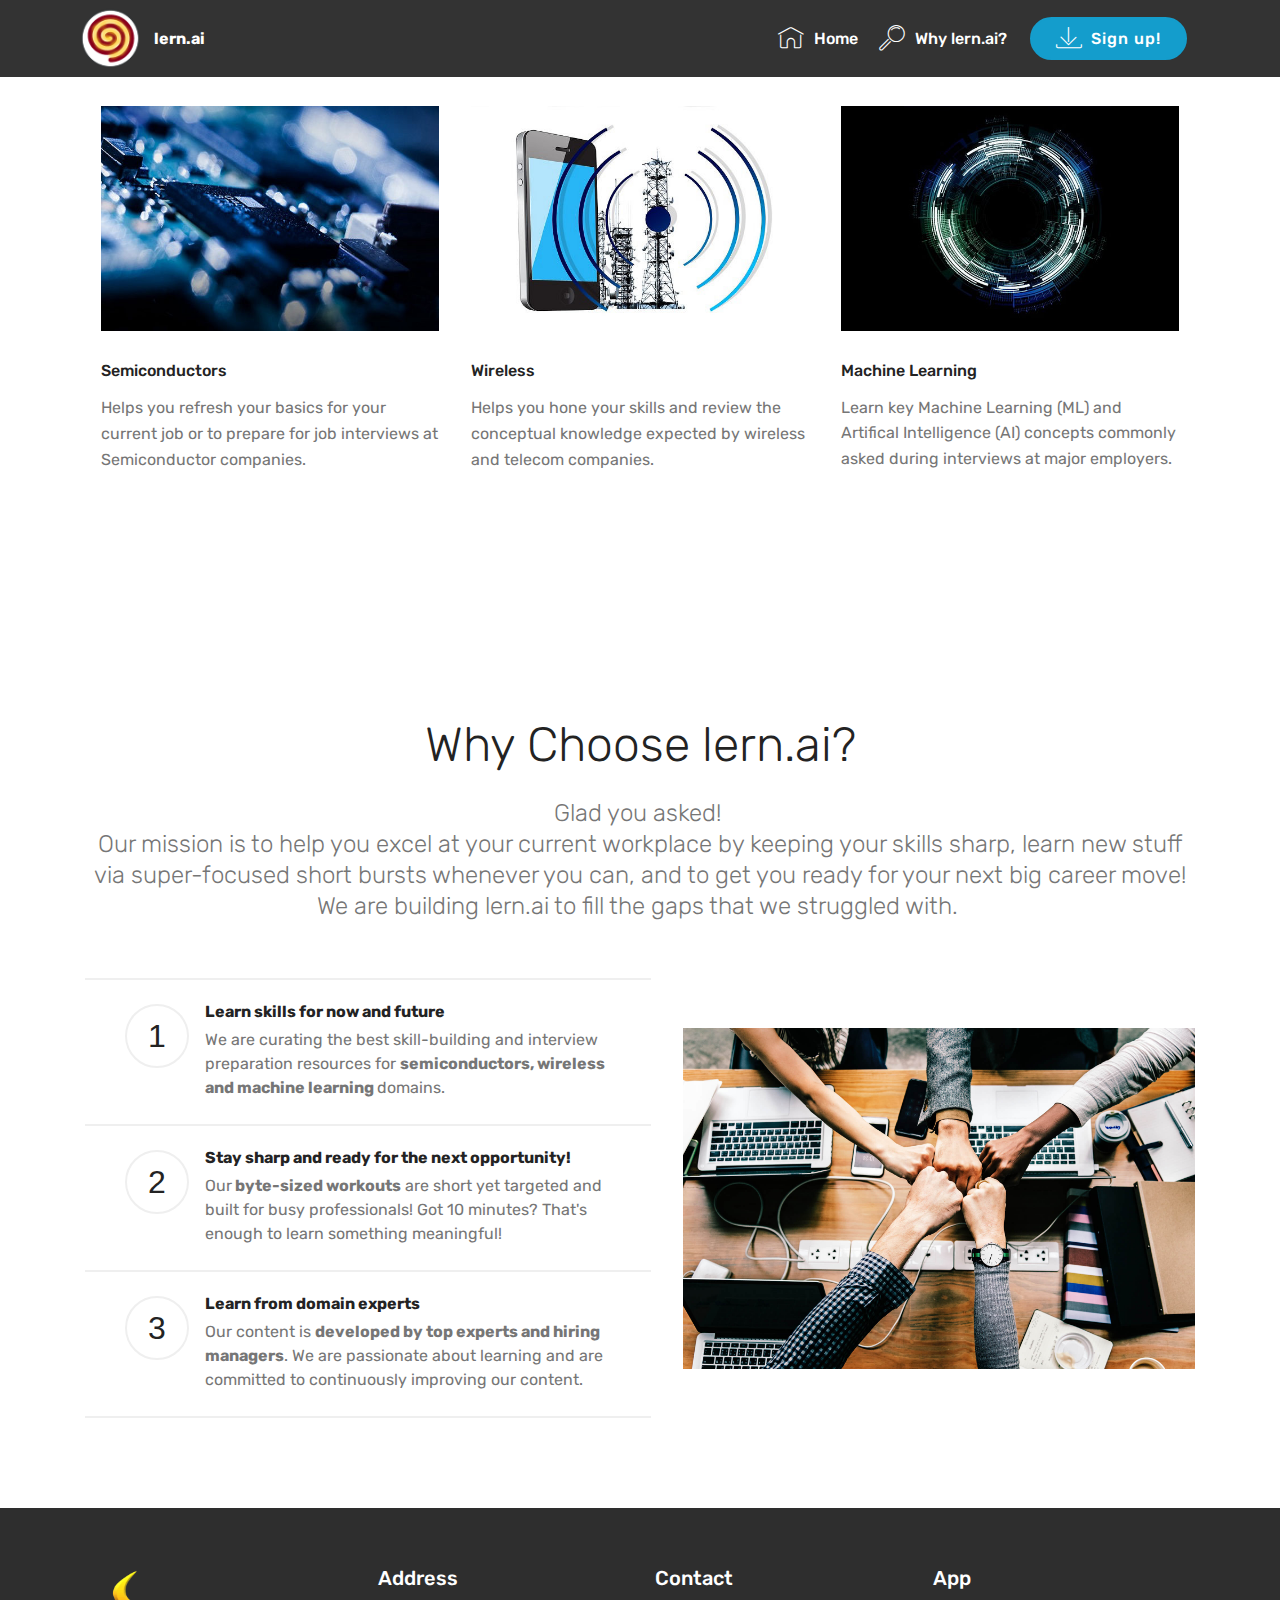
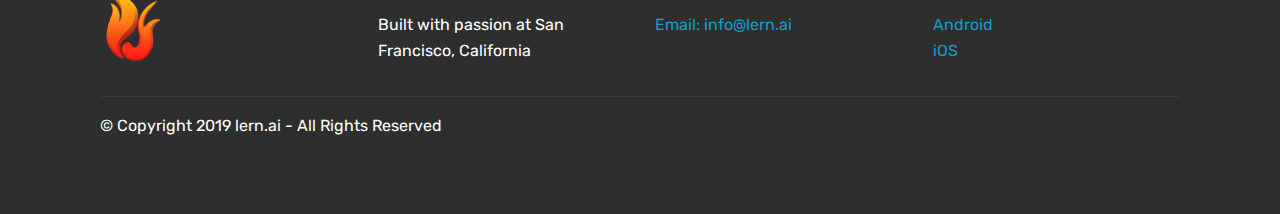
==== about.html @ 5c2ab688 "create github pages" ====
<!DOCTYPE html>
<html  >
<head>
  <!-- Site made with Mobirise Website Builder v4.10.8, https://mobirise.com -->
  <meta charset="UTF-8">
  <meta http-equiv="X-UA-Compatible" content="IE=edge">
  <meta name="generator" content="Mobirise v4.10.8, mobirise.com">
  <meta name="viewport" content="width=device-width, initial-scale=1, minimum-scale=1">
  <link rel="shortcut icon" href="assets/images/lern.ai.2-66x66.png" type="image/x-icon">
  <meta name="description" content="Learn more about lern.ai's mission">
  
  <title>About lern.ai</title>
  <link rel="stylesheet" href="assets/web/assets/mobirise-icons/mobirise-icons.css">
  <link rel="stylesheet" href="assets/tether/tether.min.css">
  <link rel="stylesheet" href="assets/bootstrap/css/bootstrap.min.css">
  <link rel="stylesheet" href="assets/bootstrap/css/bootstrap-grid.min.css">
  <link rel="stylesheet" href="assets/bootstrap/css/bootstrap-reboot.min.css">
  <link rel="stylesheet" href="assets/socicon/css/styles.css">
  <link rel="stylesheet" href="assets/dropdown/css/style.css">
  <link rel="stylesheet" href="assets/theme/css/style.css">
  <link rel="stylesheet" href="assets/mobirise/css/mbr-additional.css" type="text/css">
  
  
  
</head>
<body>
  <section class="menu cid-rBDoMbVs3Y" once="menu" id="menu1-a">

    

    <nav class="navbar navbar-expand beta-menu navbar-dropdown align-items-center navbar-fixed-top navbar-toggleable-sm">
        <button class="navbar-toggler navbar-toggler-right" type="button" data-toggle="collapse" data-target="#navbarSupportedContent" aria-controls="navbarSupportedContent" aria-expanded="false" aria-label="Toggle navigation">
            <div class="hamburger">
                <span></span>
                <span></span>
                <span></span>
                <span></span>
            </div>
        </button>
        <div class="menu-logo">
            <div class="navbar-brand">
                <span class="navbar-logo">
                    <a href="index.html">
                         <img src="assets/images/lern.ai.2-66x66.png" alt="lern.ai" title="lern.ai" style="height: 3.8rem;">
                    </a>
                </span>
                <span class="navbar-caption-wrap"><a class="navbar-caption text-white display-4" href="index.html">lern.ai</a></span>
            </div>
        </div>
        <div class="collapse navbar-collapse" id="navbarSupportedContent">
            <ul class="navbar-nav nav-dropdown" data-app-modern-menu="true"><li class="nav-item">
                    <a class="nav-link link text-white display-4" href="index.html">
                        <span class="mbri-home mbr-iconfont mbr-iconfont-btn"></span>Home</a>
                </li>
                <li class="nav-item">
                    <a class="nav-link link text-white display-4" href="about.html#features2-j">
                        <span class="mbri-search mbr-iconfont mbr-iconfont-btn"></span>
                        Why lern.ai?</a>
                </li></ul>
            <div class="navbar-buttons mbr-section-btn"><a class="btn btn-sm btn-primary display-4" href="signup.html#form1-k">
                    <span class="mbri-save mbr-iconfont mbr-iconfont-btn "></span>Sign up!
                </a></div>
        </div>
    </nav>
</section>

<section class="engine"><a href="https://mobirise.info/y">html website templates</a></section><section class="features2 cid-rBP2uDcDxu" id="features2-j">

    

    
    
    <div class="container">
        <div class="media-container-row">
            <div class="card p-3 col-12 col-md-6 col-lg-4">
                <div class="card-wrapper">
                    <div class="card-img">
                        <img src="assets/images/sc-600x400.jpg" alt="Mobirise" title="">
                    </div>
                    <div class="card-box">
                        <h4 class="card-title pb-3 mbr-fonts-style display-7">
                            Semiconductors</h4>
                        <p class="mbr-text mbr-fonts-style display-7">Helps you refresh your basics for your current job or to prepare for job interviews at Semiconductor companies.</p>
                    </div>
                </div>
            </div>

            <div class="card p-3 col-12 col-md-6 col-lg-4">
                <div class="card-wrapper">
                    <div class="card-img">
                        <img src="assets/images/wireless-600x400.jpg" alt="Mobirise" title="">
                    </div>
                    <div class="card-box ">
                        <h4 class="card-title pb-3 mbr-fonts-style display-7">
                            Wireless</h4>
                        <p class="mbr-text mbr-fonts-style display-7">Helps you hone your skills and review the conceptual knowledge expected by wireless and telecom companies.&nbsp;</p>
                    </div>
                </div>
            </div>

            <div class="card p-3 col-12 col-md-6 col-lg-4">
                <div class="card-wrapper">
                    <div class="card-img">
                        <img src="assets/images/ml-600x399.jpg" alt="Mobirise" title="">
                    </div>
                    <div class="card-box">
                        <h4 class="card-title pb-3 mbr-fonts-style display-7">
                            Machine Learning</h4>
                        <p class="mbr-text mbr-fonts-style display-7">Learn key Machine Learning (ML) and Artifical Intelligence (AI) concepts commonly asked during interviews at major employers.</p>
                    </div>
                </div>
            </div>

            
        </div>
    </div>
</section>

<section class="counters4 counters cid-rBDp4N9zYw" id="counters4-d">

    

    

    <div class="container pt-4 mt-2">
        <h2 class="mbr-section-title pb-3 align-center mbr-fonts-style display-2">Why Choose lern.ai?</h2>
        <h3 class="mbr-section-subtitle pb-5 align-center mbr-fonts-style display-5">Glad you asked!&nbsp;<br>Our mission is to help you excel at your current workplace by keeping your skills sharp, learn new stuff via super-focused short bursts whenever you can, and to get you ready for your next big career move! <br>We are building lern.ai to fill the gaps that we struggled with.&nbsp;</h3>
        <div class="media-container-row">
            <div class="media-block m-auto" style="width: 49%;">
                <div class="mbr-figure">
                    <img src="assets/images/background6.jpg">
                </div>
            </div>
            <div class="cards-block">
                <div class="cards-container">
                    <div class="card px-3 align-left col-12">
                        <div class="panel-item p-4 d-flex align-items-start">
                            <div class="card-img pr-3">
                                <h3 class="img-text d-flex align-items-center justify-content-center">
                                    1
                                </h3>
                            </div>
                            <div class="card-text">
                                <h4 class="mbr-content-title mbr-bold mbr-fonts-style display-7">Learn skills for now and future</h4>
                                <p class="mbr-content-text mbr-fonts-style display-7">
                                    We are curating the best skill-building and interview preparation resources for <strong>semiconductors, wireless and machine learning </strong>domains.</p>
                            </div>
                        </div>
                    </div>
                    <div class="card px-3 align-left col-12">
                        <div class="panel-item p-4 d-flex align-items-start">
                            <div class="card-img pr-3">
                                <h3 class="img-text d-flex align-items-center justify-content-center">
                                    2
                                </h3>
                            </div>
                            <div class="card-text">
                                <h4 class="mbr-content-title mbr-bold mbr-fonts-style display-7">Stay sharp and ready for the next opportunity!</h4>
                                <p class="mbr-content-text mbr-fonts-style display-7">
                                    Our<strong> byte-sized workouts</strong> are short yet targeted and built for busy professionals! Got 10 minutes? That's enough to learn something meaningful!</p>
                            </div>
                        </div>
                    </div>
                    <div class="card px-3 align-left col-12">
                        <div class="panel-item p-4 d-flex align-items-start">
                            <div class="card-img pr-3">
                                <h3 class="img-text d-flex align-items-center justify-content-center">
                                    3
                                </h3>
                            </div>
                            <div class="card-text">
                                <h4 class="mbr-content-title mbr-bold mbr-fonts-style display-7">Learn from domain experts</h4>
                                <p class="mbr-content-text mbr-fonts-style display-7">Our content is <strong>developed by top experts and hiring managers</strong>. We are passionate about learning and are committed to continuously improving our content.</p>
                            </div>
                        </div>
                    </div>
                    
                </div>
            </div>
        </div>
    </div>
</section>

<section class="cid-rCinG95fRu" id="footer1-n">

    

    

    <div class="container">
        <div class="media-container-row content text-white">
            <div class="col-12 col-md-3">
                <div class="media-wrap">
                    <a href="index.html">
                        <img src="assets/images/lern.ai-194x280.png" alt="lern.ai" title="lern.ai">
                    </a>
                </div>
            </div>
            <div class="col-12 col-md-3 mbr-fonts-style display-7">
                <h5 class="pb-3">
                    Address
                </h5>
                <p class="mbr-text">Built with passion at San Francisco, California</p>
            </div>
            <div class="col-12 col-md-3 mbr-fonts-style display-7">
                <h5 class="pb-3">
                    Contact</h5>
                <p class="mbr-text"><a href="mailto:info@lern.ai">
                    Email: info@lern.ai&nbsp;&nbsp;</a><br></p>
            </div>
            <div class="col-12 col-md-3 mbr-fonts-style display-7">
                <h5 class="pb-3">App</h5>
                <p class="mbr-text"><em><a href="signup.html#form1-k">Android&nbsp;</a><br><a href="signup.html#form1-k">iOS</a></em></p>
            </div>
        </div>
        <div class="footer-lower">
            <div class="media-container-row">
                <div class="col-sm-12">
                    <hr>
                </div>
            </div>
            <div class="media-container-row mbr-white">
                <div class="col-sm-6 copyright">
                    <p class="mbr-text mbr-fonts-style display-7">
                        © Copyright 2019 lern.ai - All Rights Reserved
                    </p>
                </div>
                <div class="col-md-6">
                    
                </div>
            </div>
        </div>
    </div>
</section>


  <script src="assets/web/assets/jquery/jquery.min.js"></script>
  <script src="assets/popper/popper.min.js"></script>
  <script src="assets/tether/tether.min.js"></script>
  <script src="assets/bootstrap/js/bootstrap.min.js"></script>
  <script src="assets/dropdown/js/nav-dropdown.js"></script>
  <script src="assets/dropdown/js/navbar-dropdown.js"></script>
  <script src="assets/touchswipe/jquery.touch-swipe.min.js"></script>
  <script src="assets/viewportchecker/jquery.viewportchecker.js"></script>
  <script src="assets/smoothscroll/smooth-scroll.js"></script>
  <script src="assets/theme/js/script.js"></script>
  
  
</body>
</html>
---- assets/web/assets/mobirise-icons/mobirise-icons.css ----
@font-face {
  font-family: 'MobiriseIcons';
  src:  url('mobirise-icons.eot?spat4u');
  src:  url('mobirise-icons.eot?spat4u#iefix') format('embedded-opentype'),
    url('mobirise-icons.ttf?spat4u') format('truetype'),
    url('mobirise-icons.woff?spat4u') format('woff'),
    url('mobirise-icons.svg?spat4u#MobiriseIcons') format('svg');
  font-weight: normal;
  font-style: normal;
}

[class^="mbri-"], [class*=" mbri-"] {
  /* use !important to prevent issues with browser extensions that change fonts */
  font-family: MobiriseIcons !important;
  speak: none;
  font-style: normal;
  font-weight: normal;
  font-variant: normal;
  text-transform: none;
  line-height: 1;

  /* Better Font Rendering =========== */
  -webkit-font-smoothing: antialiased;
  -moz-osx-font-smoothing: grayscale;
}

.mbri-add-submenu:before {
  content: "\e900";
}
.mbri-alert:before {
  content: "\e901";
}
.mbri-align-center:before {
  content: "\e902";
}
.mbri-align-justify:before {
  content: "\e903";
}
.mbri-align-left:before {
  content: "\e904";
}
.mbri-align-right:before {
  content: "\e905";
}
.mbri-android:before {
  content: "\e906";
}
.mbri-apple:before {
  content: "\e907";
}
.mbri-arrow-down:before {
  content: "\e908";
}
.mbri-arrow-next:before {
  content: "\e909";
}
.mbri-arrow-prev:before {
  content: "\e90a";
}
.mbri-arrow-up:before {
  content: "\e90b";
}
.mbri-bold:before {
  content: "\e90c";
}
.mbri-bookmark:before {
  content: "\e90d";
}
.mbri-bootstrap:before {
  content: "\e90e";
}
.mbri-briefcase:before {
  content: "\e90f";
}
.mbri-browse:before {
  content: "\e910";
}
.mbri-bulleted-list:before {
  content: "\e911";
}
.mbri-calendar:before {
  content: "\e912";
}
.mbri-camera:before {
  content: "\e913";
}
.mbri-cart-add:before {
  content: "\e914";
}
.mbri-cart-full:before {
  content: "\e915";
}
.mbri-cash:before {
  content: "\e916";
}
.mbri-change-style:before {
  content: "\e917";
}
.mbri-chat:before {
  content: "\e918";
}
.mbri-clock:before {
  content: "\e919";
}
.mbri-close:before {
  content: "\e91a";
}
.mbri-cloud:before {
  content: "\e91b";
}
.mbri-code:before {
  content: "\e91c";
}
.mbri-contact-form:before {
  content: "\e91d";
}
.mbri-credit-card:before {
  content: "\e91e";
}
.mbri-cursor-click:before {
  content: "\e91f";
}
.mbri-cust-feedback:before {
  content: "\e920";
}
.mbri-database:before {
  content: "\e921";
}
.mbri-delivery:before {
  content: "\e922";
}
.mbri-desktop:before {
  content: "\e923";
}
.mbri-devices:before {
  content: "\e924";
}
.mbri-down:before {
  content: "\e925";
}
.mbri-download:before {
  content: "\e989";
}
.mbri-drag-n-drop:before {
  content: "\e927";
}
.mbri-drag-n-drop2:before {
  content: "\e928";
}
.mbri-edit:before {
  content: "\e929";
}
.mbri-edit2:before {
  content: "\e92a";
}
.mbri-error:before {
  content: "\e92b";
}
.mbri-extension:before {
  content: "\e92c";
}
.mbri-features:before {
  content: "\e92d";
}
.mbri-file:before {
  content: "\e92e";
}
.mbri-flag:before {
  content: "\e92f";
}
.mbri-folder:before {
  content: "\e930";
}
.mbri-gift:before {
  content: "\e931";
}
.mbri-github:before {
  content: "\e932";
}
.mbri-globe:before {
  content: "\e933";
}
.mbri-globe-2:before {
  content: "\e934";
}
.mbri-growing-chart:before {
  content: "\e935";
}
.mbri-hearth:before {
  content: "\e936";
}
.mbri-help:before {
  content: "\e937";
}
.mbri-home:before {
  content: "\e938";
}
.mbri-hot-cup:before {
  content: "\e939";
}
.mbri-idea:before {
  content: "\e93a";
}
.mbri-image-gallery:before {
  content: "\e93b";
}
.mbri-image-slider:before {
  content: "\e93c";
}
.mbri-info:before {
  content: "\e93d";
}
.mbri-italic:before {
  content: "\e93e";
}
.mbri-key:before {
  content: "\e93f";
}
.mbri-laptop:before {
  content: "\e940";
}
.mbri-layers:before {
  content: "\e941";
}
.mbri-left-right:before {
  content: "\e942";
}
.mbri-left:before {
  content: "\e943";
}
.mbri-letter:before {
  content: "\e944";
}
.mbri-like:before {
  content: "\e945";
}
.mbri-link:before {
  content: "\e946";
}
.mbri-lock:before {
  content: "\e947";
}
.mbri-login:before {
  content: "\e948";
}
.mbri-logout:before {
  content: "\e949";
}
.mbri-magic-stick:before {
  content: "\e94a";
}
.mbri-map-pin:before {
  content: "\e94b";
}
.mbri-menu:before {
  content: "\e94c";
}
.mbri-mobile:before {
  content: "\e94d";
}
.mbri-mobile2:before {
  content: "\e94e";
}
.mbri-mobirise:before {
  content: "\e94f";
}
.mbri-more-horizontal:before {
  content: "\e950";
}
.mbri-more-vertical:before {
  content: "\e951";
}
.mbri-music:before {
  content: "\e952";
}
.mbri-new-file:before {
  content: "\e953";
}
.mbri-numbered-list:before {
  content: "\e954";
}
.mbri-opened-folder:before {
  content: "\e955";
}
.mbri-pages:before {
  content: "\e956";
}
.mbri-paper-plane:before {
  content: "\e957";
}
.mbri-paperclip:before {
  content: "\e958";
}
.mbri-photo:before {
  content: "\e959";
}
.mbri-photos:before {
  content: "\e95a";
}
.mbri-pin:before {
  content: "\e95b";
}
.mbri-play:before {
  content: "\e95c";
}
.mbri-plus:before {
  content: "\e95d";
}
.mbri-preview:before {
  content: "\e95e";
}
.mbri-print:before {
  content: "\e95f";
}
.mbri-protect:before {
  content: "\e960";
}
.mbri-question:before {
  content: "\e961";
}
.mbri-quote-left:before {
  content: "\e962";
}
.mbri-quote-right:before {
  content: "\e963";
}
.mbri-refresh:before {
  content: "\e964";
}
.mbri-responsive:before {
  content: "\e965";
}
.mbri-right:before {
  content: "\e966";
}
.mbri-rocket:before {
  content: "\e967";
}
.mbri-sad-face:before {
  content: "\e968";
}
.mbri-sale:before {
  content: "\e969";
}
.mbri-save:before {
  content: "\e96a";
}
.mbri-search:before {
  content: "\e96b";
}
.mbri-setting:before {
  content: "\e96c";
}
.mbri-setting2:before {
  content: "\e96d";
}
.mbri-setting3:before {
  content: "\e96e";
}
.mbri-share:before {
  content: "\e96f";
}
.mbri-shopping-bag:before {
  content: "\e970";
}
.mbri-shopping-basket:before {
  content: "\e971";
}
.mbri-shopping-cart:before {
  content: "\e972";
}
.mbri-sites:before {
  content: "\e973";
}
.mbri-smile-face:before {
  content: "\e974";
}
.mbri-speed:before {
  content: "\e975";
}
.mbri-star:before {
  content: "\e976";
}
.mbri-success:before {
  content: "\e977";
}
.mbri-sun:before {
  content: "\e978";
}
.mbri-sun2:before {
  content: "\e979";
}
.mbri-tablet:before {
  content: "\e97a";
}
.mbri-tablet-vertical:before {
  content: "\e97b";
}
.mbri-target:before {
  content: "\e97c";
}
.mbri-timer:before {
  content: "\e97d";
}
.mbri-to-ftp:before {
  content: "\e97e";
}
.mbri-to-local-drive:before {
  content: "\e97f";
}
.mbri-touch-swipe:before {
  content: "\e980";
}
.mbri-touch:before {
  content: "\e981";
}
.mbri-trash:before {
  content: "\e982";
}
.mbri-underline:before {
  content: "\e983";
}
.mbri-unlink:before {
  content: "\e984";
}
.mbri-unlock:before {
  content: "\e985";
}
.mbri-up-down:before {
  content: "\e986";
}
.mbri-up:before {
  content: "\e987";
}
.mbri-update:before {
  content: "\e988";
}
.mbri-upload:before {
 content: "\e926"; 
}
.mbri-user:before {
  content: "\e98a";
}
.mbri-user2:before {
  content: "\e98b";
}
.mbri-users:before {
  content: "\e98c";
}
.mbri-video:before {
  content: "\e98d";
}
.mbri-video-play:before {
  content: "\e98e";
}
.mbri-watch:before {
  content: "\e98f";
}
.mbri-website-theme:before {
  content: "\e990";
}
.mbri-wifi:before {
  content: "\e991";
}
.mbri-windows:before {
  content: "\e992";
}
.mbri-zoom-out:before {
  content: "\e993";
}
.mbri-redo:before {
  content: "\e994";
}
.mbri-undo:before {
  content: "\e995";
}
---- assets/socicon/css/styles.css ----
@charset "UTF-8";

@font-face {
  font-family: "socicon";
  src:url("../fonts/socicon.eot");
  src:url("../fonts/socicon.eot?#iefix") format("embedded-opentype"),
    url("../fonts/socicon.woff") format("woff"),
    url("../fonts/socicon.ttf") format("truetype"),
    url("../fonts/socicon.svg#socicon") format("svg");
  font-weight: normal;
  font-style: normal;

}

[data-icon]:before {
  font-family: "socicon" !important;
  content: attr(data-icon);
  font-style: normal !important;
  font-weight: normal !important;
  font-variant: normal !important;
  text-transform: none !important;
  speak: none;
  line-height: 1;
  -webkit-font-smoothing: antialiased;
  -moz-osx-font-smoothing: grayscale;
}

[class^="socicon-"]:before,
[class*=" socicon-"]:before {
  font-family: "socicon" !important;
  font-style: normal !important;
  font-weight: normal !important;
  font-variant: normal !important;
  text-transform: none !important;
  speak: none;
  line-height: 1;
  -webkit-font-smoothing: antialiased;
  -moz-osx-font-smoothing: grayscale;
}

.socicon-modelmayhem:before {
  content: "\e000";
}
.socicon-mixcloud:before {
  content: "\e001";
}
.socicon-drupal:before {
  content: "\e002";
}
.socicon-swarm:before {
  content: "\e003";
}
.socicon-istock:before {
  content: "\e004";
}
.socicon-yammer:before {
  content: "\e005";
}
.socicon-ello:before {
  content: "\e006";
}
.socicon-stackoverflow:before {
  content: "\e007";
}
.socicon-persona:before {
  content: "\e008";
}
.socicon-triplej:before {
  content: "\e009";
}
.socicon-houzz:before {
  content: "\e00a";
}
.socicon-rss:before {
  content: "\e00b";
}
.socicon-paypal:before {
  content: "\e00c";
}
.socicon-odnoklassniki:before {
  content: "\e00d";
}
.socicon-airbnb:before {
  content: "\e00e";
}
.socicon-periscope:before {
  content: "\e00f";
}
.socicon-outlook:before {
  content: "\e010";
}
.socicon-coderwall:before {
  content: "\e011";
}
.socicon-tripadvisor:before {
  content: "\e012";
}
.socicon-appnet:before {
  content: "\e013";
}
.socicon-goodreads:before {
  content: "\e014";
}
.socicon-tripit:before {
  content: "\e015";
}
.socicon-lanyrd:before {
  content: "\e016";
}
.socicon-slideshare:before {
  content: "\e017";
}
.socicon-buffer:before {
  content: "\e018";
}
.socicon-disqus:before {
  content: "\e019";
}
.socicon-vkontakte:before {
  content: "\e01a";
}
.socicon-whatsapp:before {
  content: "\e01b";
}
.socicon-patreon:before {
  content: "\e01c";
}
.socicon-storehouse:before {
  content: "\e01d";
}
.socicon-pocket:before {
  content: "\e01e";
}
.socicon-mail:before {
  content: "\e01f";
}
.socicon-blogger:before {
  content: "\e020";
}
.socicon-technorati:before {
  content: "\e021";
}
.socicon-reddit:before {
  content: "\e022";
}
.socicon-dribbble:before {
  content: "\e023";
}
.socicon-stumbleupon:before {
  content: "\e024";
}
.socicon-digg:before {
  content: "\e025";
}
.socicon-envato:before {
  content: "\e026";
}
.socicon-behance:before {
  content: "\e027";
}
.socicon-delicious:before {
  content: "\e028";
}
.socicon-deviantart:before {
  content: "\e029";
}
.socicon-forrst:before {
  content: "\e02a";
}
.socicon-play:before {
  content: "\e02b";
}
.socicon-zerply:before {
  content: "\e02c";
}
.socicon-wikipedia:before {
  content: "\e02d";
}
.socicon-apple:before {
  content: "\e02e";
}
.socicon-flattr:before {
  content: "\e02f";
}
.socicon-github:before {
  content: "\e030";
}
.socicon-renren:before {
  content: "\e031";
}
.socicon-friendfeed:before {
  content: "\e032";
}
.socicon-newsvine:before {
  content: "\e033";
}
.socicon-identica:before {
  content: "\e034";
}
.socicon-bebo:before {
  content: "\e035";
}
.socicon-zynga:before {
  content: "\e036";
}
.socicon-steam:before {
  content: "\e037";
}
.socicon-xbox:before {
  content: "\e038";
}
.socicon-windows:before {
  content: "\e039";
}
.socicon-qq:before {
  content: "\e03a";
}
.socicon-douban:before {
  content: "\e03b";
}
.socicon-meetup:before {
  content: "\e03c";
}
.socicon-playstation:before {
  content: "\e03d";
}
.socicon-android:before {
  content: "\e03e";
}
.socicon-snapchat:before {
  content: "\e03f";
}
.socicon-twitter:before {
  content: "\e040";
}
.socicon-facebook:before {
  content: "\e041";
}
.socicon-googleplus:before {
  content: "\e042";
}
.socicon-pinterest:before {
  content: "\e043";
}
.socicon-foursquare:before {
  content: "\e044";
}
.socicon-yahoo:before {
  content: "\e045";
}
.socicon-skype:before {
  content: "\e046";
}
.socicon-yelp:before {
  content: "\e047";
}
.socicon-feedburner:before {
  content: "\e048";
}
.socicon-linkedin:before {
  content: "\e049";
}
.socicon-viadeo:before {
  content: "\e04a";
}
.socicon-xing:before {
  content: "\e04b";
}
.socicon-myspace:before {
  content: "\e04c";
}
.socicon-soundcloud:before {
  content: "\e04d";
}
.socicon-spotify:before {
  content: "\e04e";
}
.socicon-grooveshark:before {
  content: "\e04f";
}
.socicon-lastfm:before {
  content: "\e050";
}
.socicon-youtube:before {
  content: "\e051";
}
.socicon-vimeo:before {
  content: "\e052";
}
.socicon-dailymotion:before {
  content: "\e053";
}
.socicon-vine:before {
  content: "\e054";
}
.socicon-flickr:before {
  content: "\e055";
}
.socicon-500px:before {
  content: "\e056";
}
.socicon-wordpress:before {
  content: "\e058";
}
.socicon-tumblr:before {
  content: "\e059";
}
.socicon-twitch:before {
  content: "\e05a";
}
.socicon-8tracks:before {
  content: "\e05b";
}
.socicon-amazon:before {
  content: "\e05c";
}
.socicon-icq:before {
  content: "\e05d";
}
.socicon-smugmug:before {
  content: "\e05e";
}
.socicon-ravelry:before {
  content: "\e05f";
}
.socicon-weibo:before {
  content: "\e060";
}
.socicon-baidu:before {
  content: "\e061";
}
.socicon-angellist:before {
  content: "\e062";
}
.socicon-ebay:before {
  content: "\e063";
}
.socicon-imdb:before {
  content: "\e064";
}
.socicon-stayfriends:before {
  content: "\e065";
}
.socicon-residentadvisor:before {
  content: "\e066";
}
.socicon-google:before {
  content: "\e067";
}
.socicon-yandex:before {
  content: "\e068";
}
.socicon-sharethis:before {
  content: "\e069";
}
.socicon-bandcamp:before {
  content: "\e06a";
}
.socicon-itunes:before {
  content: "\e06b";
}
.socicon-deezer:before {
  content: "\e06c";
}
.socicon-telegram:before {
  content: "\e06e";
}
.socicon-openid:before {
  content: "\e06f";
}
.socicon-amplement:before {
  content: "\e070";
}
.socicon-viber:before {
  content: "\e071";
}
.socicon-zomato:before {
  content: "\e072";
}
.socicon-draugiem:before {
  content: "\e074";
}
.socicon-endomodo:before {
  content: "\e075";
}
.socicon-filmweb:before {
  content: "\e076";
}
.socicon-stackexchange:before {
  content: "\e077";
}
.socicon-wykop:before {
  content: "\e078";
}
.socicon-teamspeak:before {
  content: "\e079";
}
.socicon-teamviewer:before {
  content: "\e07a";
}
.socicon-ventrilo:before {
  content: "\e07b";
}
.socicon-younow:before {
  content: "\e07c";
}
.socicon-raidcall:before {
  content: "\e07d";
}
.socicon-mumble:before {
  content: "\e07e";
}
.socicon-medium:before {
  content: "\e06d";
}
.socicon-bebee:before {
  content: "\e07f";
}
.socicon-hitbox:before {
  content: "\e080";
}
.socicon-reverbnation:before {
  content: "\e081";
}
.socicon-formulr:before {
  content: "\e082";
}
.socicon-instagram:before {
  content: "\e057";
}
.socicon-battlenet:before {
  content: "\e083";
}
.socicon-chrome:before {
  content: "\e084";
}
.socicon-discord:before {
  content: "\e086";
}
.socicon-issuu:before {
  content: "\e087";
}
.socicon-macos:before {
  content: "\e088";
}
.socicon-firefox:before {
  content: "\e089";
}
.socicon-opera:before {
  content: "\e08d";
}
.socicon-keybase:before {
  content: "\e090";
}
.socicon-alliance:before {
  content: "\e091";
}
.socicon-livejournal:before {
  content: "\e092";
}
.socicon-googlephotos:before {
  content: "\e093";
}
.socicon-horde:before {
  content: "\e094";
}
.socicon-etsy:before {
  content: "\e095";
}
.socicon-zapier:before {
  content: "\e096";
}
.socicon-google-scholar:before {
  content: "\e097";
}
.socicon-researchgate:before {
  content: "\e098";
}
.socicon-wechat:before {
  content: "\e099";
}
.socicon-strava:before {
  content: "\e09a";
}
.socicon-line:before {
  content: "\e09b";
}
.socicon-lyft:before {
  content: "\e09c";
}
.socicon-uber:before {
  content: "\e09d";
}
.socicon-songkick:before {
  content: "\e09e";
}
.socicon-viewbug:before {
  content: "\e09f";
}
.socicon-googlegroups:before {
  content: "\e0a0";
}
.socicon-quora:before {
  content: "\e073";
}
.socicon-diablo:before {
  content: "\e085";
}
.socicon-blizzard:before {
  content: "\e0a1";
}
.socicon-hearthstone:before {
  content: "\e08b";
}
.socicon-heroes:before {
  content: "\e08a";
}
.socicon-overwatch:before {
  content: "\e08c";
}
.socicon-warcraft:before {
  content: "\e08e";
}
.socicon-starcraft:before {
  content: "\e08f";
}
.socicon-beam:before {
  content: "\e0a2";
}
.socicon-curse:before {
  content: "\e0a3";
}
.socicon-player:before {
  content: "\e0a4";
}
.socicon-streamjar:before {
  content: "\e0a5";
}
.socicon-nintendo:before {
  content: "\e0a6";
}
.socicon-hellocoton:before {
  content: "\e0a7";
}
---- assets/dropdown/css/style.css ----
.navbar-dropdown {
  left: 0;
  padding: 0;
  position: absolute;
  right: 0;
  top: 0;
  transition: all 0.45s ease;
  z-index: 1030;
  background: #282828; }
  .navbar-dropdown .navbar-logo {
    margin-right: 0.8rem;
    transition: margin 0.3s ease-in-out;
    vertical-align: middle; }
    .navbar-dropdown .navbar-logo img {
      height: 3.125rem;
      transition: all 0.3s ease-in-out; }
    .navbar-dropdown .navbar-logo.mbr-iconfont {
      font-size: 3.125rem;
      line-height: 3.125rem; }
  .navbar-dropdown .navbar-caption {
    font-weight: 700;
    white-space: normal;
    vertical-align: -4px;
    line-height: 3.125rem !important; }
    .navbar-dropdown .navbar-caption, .navbar-dropdown .navbar-caption:hover {
      color: inherit;
      text-decoration: none; }
  .navbar-dropdown .mbr-iconfont + .navbar-caption {
    vertical-align: -1px; }
  .navbar-dropdown.navbar-fixed-top {
    position: fixed; }
  .navbar-dropdown .navbar-brand span {
    vertical-align: -4px; }
  .navbar-dropdown.bg-color.transparent {
    background: none; }
  .navbar-dropdown.navbar-short .navbar-brand {
    padding: 0.625rem 0; }
    .navbar-dropdown.navbar-short .navbar-brand span {
      vertical-align: -1px; }
  .navbar-dropdown.navbar-short .navbar-caption {
    line-height: 2.375rem !important;
    vertical-align: -2px; }
  .navbar-dropdown.navbar-short .navbar-logo {
    margin-right: 0.5rem; }
    .navbar-dropdown.navbar-short .navbar-logo img {
      height: 2.375rem; }
    .navbar-dropdown.navbar-short .navbar-logo.mbr-iconfont {
      font-size: 2.375rem;
      line-height: 2.375rem; }
  .navbar-dropdown.navbar-short .mbr-table-cell {
    height: 3.625rem; }
  .navbar-dropdown .navbar-close {
    left: 0.6875rem;
    position: fixed;
    top: 0.75rem;
    z-index: 1000; }
  .navbar-dropdown .hamburger-icon {
    content: "";
    display: inline-block;
    vertical-align: middle;
    width: 16px;
    -webkit-box-shadow: 0 -6px 0 1px #282828,0 0 0 1px #282828,0 6px 0 1px #282828;
    -moz-box-shadow: 0 -6px 0 1px #282828,0 0 0 1px #282828,0 6px 0 1px #282828;
    box-shadow: 0 -6px 0 1px #282828,0 0 0 1px #282828,0 6px 0 1px #282828; }

.dropdown-menu .dropdown-toggle[data-toggle="dropdown-submenu"]::after {
  border-bottom: 0.35em solid transparent;
  border-left: 0.35em solid;
  border-right: 0;
  border-top: 0.35em solid transparent;
  margin-left: 0.3rem; }

.dropdown-menu .dropdown-item:focus {
  outline: 0; }

.nav-dropdown {
  font-size: 0.75rem;
  font-weight: 500;
  height: auto !important; }
  .nav-dropdown .nav-btn {
    padding-left: 1rem; }
  .nav-dropdown .link {
    margin: .667em 1.667em;
    font-weight: 500;
    padding: 0;
    transition: color .2s ease-in-out; }
    .nav-dropdown .link.dropdown-toggle {
      margin-right: 2.583em; }
      .nav-dropdown .link.dropdown-toggle::after {
        margin-left: .25rem;
        border-top: 0.35em solid;
        border-right: 0.35em solid transparent;
        border-left: 0.35em solid transparent;
        border-bottom: 0; }
      .nav-dropdown .link.dropdown-toggle[aria-expanded="true"] {
        margin: 0;
        padding: 0.667em 3.263em  0.667em 1.667em; }
  .nav-dropdown .link::after,
  .nav-dropdown .dropdown-item::after {
    color: inherit; }
  .nav-dropdown .btn {
    font-size: 0.75rem;
    font-weight: 700;
    letter-spacing: 0;
    margin-bottom: 0;
    padding-left: 1.25rem;
    padding-right: 1.25rem; }
  .nav-dropdown .dropdown-menu {
    border-radius: 0;
    border: 0;
    left: 0;
    margin: 0;
    padding-bottom: 1.25rem;
    padding-top: 1.25rem;
    position: relative; }
  .nav-dropdown .dropdown-submenu {
    margin-left: 0.125rem;
    top: 0; }
  .nav-dropdown .dropdown-item {
    font-weight: 500;
    line-height: 2;
    padding: 0.3846em 4.615em 0.3846em 1.5385em;
    position: relative;
    transition: color .2s ease-in-out, background-color .2s ease-in-out; }
    .nav-dropdown .dropdown-item::after {
      margin-top: -0.3077em;
      position: absolute;
      right: 1.1538em;
      top: 50%; }
    .nav-dropdown .dropdown-item:focus, .nav-dropdown .dropdown-item:hover {
      background: none; }

@media (max-width: 767px) {
  .nav-dropdown.navbar-toggleable-sm {
    bottom: 0;
    display: none;
    left: 0;
    overflow-x: hidden;
    position: fixed;
    top: 0;
    transform: translateX(-100%);
    -ms-transform: translateX(-100%);
    -webkit-transform: translateX(-100%);
    width: 18.75rem;
    z-index: 999; } }
.nav-dropdown.navbar-toggleable-xl {
  bottom: 0;
  display: none;
  left: 0;
  overflow-x: hidden;
  position: fixed;
  top: 0;
  transform: translateX(-100%);
  -ms-transform: translateX(-100%);
  -webkit-transform: translateX(-100%);
  width: 18.75rem;
  z-index: 999; }

.nav-dropdown-sm {
  display: block !important;
  overflow-x: hidden;
  overflow: auto;
  padding-top: 3.875rem; }
  .nav-dropdown-sm::after {
    content: "";
    display: block;
    height: 3rem;
    width: 100%; }
  .nav-dropdown-sm.collapse.in ~ .navbar-close {
    display: block !important; }
  .nav-dropdown-sm.collapsing, .nav-dropdown-sm.collapse.in {
    transform: translateX(0);
    -ms-transform: translateX(0);
    -webkit-transform: translateX(0);
    transition: all 0.25s ease-out;
    -webkit-transition: all 0.25s ease-out;
    background: #282828; }
  .nav-dropdown-sm.collapsing[aria-expanded="false"] {
    transform: translateX(-100%);
    -ms-transform: translateX(-100%);
    -webkit-transform: translateX(-100%); }
  .nav-dropdown-sm .nav-item {
    display: block;
    margin-left: 0 !important;
    padding-left: 0; }
  .nav-dropdown-sm .link,
  .nav-dropdown-sm .dropdown-item {
    border-top: 1px dotted rgba(255, 255, 255, 0.1);
    font-size: 0.8125rem;
    line-height: 1.6;
    margin: 0 !important;
    padding: 0.875rem 2.4rem 0.875rem 1.5625rem !important;
    position: relative;
    white-space: normal; }
    .nav-dropdown-sm .link:focus, .nav-dropdown-sm .link:hover,
    .nav-dropdown-sm .dropdown-item:focus,
    .nav-dropdown-sm .dropdown-item:hover {
      background: rgba(0, 0, 0, 0.2) !important;
      color: #c0a375; }
  .nav-dropdown-sm .nav-btn {
    position: relative;
    padding: 1.5625rem 1.5625rem 0 1.5625rem; }
    .nav-dropdown-sm .nav-btn::before {
      border-top: 1px dotted rgba(255, 255, 255, 0.1);
      content: "";
      left: 0;
      position: absolute;
      top: 0;
      width: 100%; }
    .nav-dropdown-sm .nav-btn + .nav-btn {
      padding-top: 0.625rem; }
      .nav-dropdown-sm .nav-btn + .nav-btn::before {
        display: none; }
  .nav-dropdown-sm .btn {
    padding: 0.625rem 0; }
  .nav-dropdown-sm .dropdown-toggle[data-toggle="dropdown-submenu"]::after {
    margin-left: .25rem;
    border-top: 0.35em solid;
    border-right: 0.35em solid transparent;
    border-left: 0.35em solid transparent;
    border-bottom: 0; }
  .nav-dropdown-sm .dropdown-toggle[data-toggle="dropdown-submenu"][aria-expanded="true"]::after {
    border-top: 0;
    border-right: 0.35em solid transparent;
    border-left: 0.35em solid transparent;
    border-bottom: 0.35em solid; }
  .nav-dropdown-sm .dropdown-menu {
    margin: 0;
    padding: 0;
    position: relative;
    top: 0;
    left: 0;
    width: 100%;
    border: 0;
    float: none;
    border-radius: 0;
    background: none; }
  .nav-dropdown-sm .dropdown-submenu {
    left: 100%;
    margin-left: 0.125rem;
    margin-top: -1.25rem;
    top: 0; }

.navbar-toggleable-sm .nav-dropdown .dropdown-menu {
  position: absolute; }

.navbar-toggleable-sm .nav-dropdown .dropdown-submenu {
  left: 100%;
  margin-left: 0.125rem;
  margin-top: -1.25rem;
  top: 0; }

.navbar-toggleable-sm.opened .nav-dropdown .dropdown-menu {
  position: relative; }

.navbar-toggleable-sm.opened .nav-dropdown .dropdown-submenu {
  left: 0;
  margin-left: 00rem;
  margin-top: 0rem;
  top: 0; }

.is-builder .nav-dropdown.collapsing {
  transition: none !important; }

/*# sourceMappingURL=style.css.map */
---- assets/theme/css/style.css ----
/*!
 * Mobirise v4 theme (https://mobirise.com/)
 * Copyright 2017 Mobirise
 */
section {
  background-color: #eeeeee;
}

section,
.container,
.container-fluid {
  position: relative;
  word-wrap: break-word;
}

a.mbr-iconfont:hover {
  text-decoration: none;
}

.article .lead p, .article .lead ul, .article .lead ol, .article .lead pre, .article .lead blockquote {
  margin-bottom: 0;
}

a {
  font-style: normal;
  font-weight: 400;
  cursor: pointer;
}

a, a:hover {
  text-decoration: none;
}

figure {
  margin-bottom: 0;
}

body {
  color: #232323;
}

h1, h2, h3, h4, h5, h6,
.h1, .h2, .h3, .h4, .h5, .h6,
.display-1, .display-2, .display-3, .display-4 {
  line-height: 1;
  word-break: break-word;
  word-wrap: break-word;
}

b, strong {
  font-weight: bold;
}

blockquote {
  padding: 10px 0 10px 20px;
  position: relative;
  border-left: 2px solid;
  border-color: #ff3366;
}

input:-webkit-autofill, input:-webkit-autofill:hover, input:-webkit-autofill:focus, input:-webkit-autofill:active {
  transition-delay: 9999s;
  transition-property: background-color, color;
}

textarea[type="hidden"] {
  display: none;
}

body {
  position: relative;
}

section {
  background-position: 50% 50%;
  background-repeat: no-repeat;
  background-size: cover;
}

section .mbr-background-video,
section .mbr-background-video-preview {
  position: absolute;
  bottom: 0;
  left: 0;
  right: 0;
  top: 0;
}

.hidden {
  visibility: hidden;
}

.mbr-z-index20 {
  z-index: 20;
}

/*! Base colors */
.mbr-white {
  color: #ffffff;
}

.mbr-black {
  color: #000000;
}

.mbr-bg-white {
  background-color: #ffffff;
}

.mbr-bg-black {
  background-color: #000000;
}

/*! Text-aligns */
.align-left {
  text-align: left;
}

.align-center {
  text-align: center;
}

.align-right {
  text-align: right;
}

@media (max-width: 767px) {
  .align-left, .align-center, .align-right, .mbr-section-btn, .mbr-section-title {
    text-align: center;
  }
}

/*! Font-weight  */
.mbr-light {
  font-weight: 300;
}

.mbr-regular {
  font-weight: 400;
}

.mbr-semibold {
  font-weight: 500;
}

.mbr-bold {
  font-weight: 700;
}

/*! Media  */
.media-size-item {
  -webkit-flex: 1 1 auto;
  -moz-flex: 1 1 auto;
  -ms-flex: 1 1 auto;
  -o-flex: 1 1 auto;
  flex: 1 1 auto;
}

.media-content {
  -webkit-flex-basis: 100%;
  flex-basis: 100%;
}

.media-container-row {
  display: -ms-flexbox;
  display: -webkit-flex;
  display: flex;
  -webkit-flex-direction: row;
  -ms-flex-direction: row;
  flex-direction: row;
  -webkit-flex-wrap: wrap;
  -ms-flex-wrap: wrap;
  flex-wrap: wrap;
  -webkit-justify-content: center;
  -ms-flex-pack: center;
  justify-content: center;
  -webkit-align-content: center;
  -ms-flex-line-pack: center;
  align-content: center;
  -webkit-align-items: start;
  -ms-flex-align: start;
  align-items: start;
}

.media-container-row .media-size-item {
  width: 400px;
}

.media-container-column {
  display: -ms-flexbox;
  display: -webkit-flex;
  display: flex;
  -webkit-flex-direction: column;
  -ms-flex-direction: column;
  flex-direction: column;
  -webkit-flex-wrap: wrap;
  -ms-flex-wrap: wrap;
  flex-wrap: wrap;
  -webkit-justify-content: center;
  -ms-flex-pack: center;
  justify-content: center;
  -webkit-align-content: center;
  -ms-flex-line-pack: center;
  align-content: center;
  -webkit-align-items: stretch;
  -ms-flex-align: stretch;
  align-items: stretch;
}

.media-container-column > * {
  width: 100%;
}

@media (min-width: 992px) {
  .media-container-row {
    -webkit-flex-wrap: nowrap;
    -ms-flex-wrap: nowrap;
    flex-wrap: nowrap;
  }
}

figure {
  overflow: hidden;
}

figure[mbr-media-size] {
  transition: width 0.1s;
}

.mbr-figure img, .mbr-figure iframe {
  display: block;
  width: 100%;
}

.card {
  background-color: transparent;
  border: none;
}

.card-box {
  width: 100%;
}

.card-img {
  text-align: center;
  flex-shrink: 0;
  -webkit-flex-shrink: 0;
}

.media {
  max-width: 100%;
  margin: 0 auto;
}

.mbr-figure {
  -ms-flex-item-align: center;
  -ms-grid-row-align: center;
  -webkit-align-self: center;
  align-self: center;
}

.media-container > div {
  max-width: 100%;
}

.mbr-figure img, .card-img img {
  width: 100%;
}

@media (max-width: 991px) {
  .media-size-item {
    width: auto !important;
  }
  .media {
    width: auto;
  }
  .mbr-figure {
    width: 100% !important;
  }
}

/*! Buttons */
.mbr-section-btn {
  margin-left: -.25rem;
  margin-right: -.25rem;
  font-size: 0;
}

nav .mbr-section-btn {
  margin-left: 0rem;
  margin-right: 0rem;
}

/*! Btn icon margin */
.btn .mbr-iconfont, .btn.btn-sm .mbr-iconfont {
  cursor: pointer;
  margin-right: 0.5rem;
}

.btn.btn-md .mbr-iconfont, .btn.btn-md .mbr-iconfont {
  margin-right: 0.8rem;
}

.mbr-regular {
  font-weight: 400;
}

.mbr-semibold {
  font-weight: 500;
}

.mbr-bold {
  font-weight: 700;
}

[type="submit"] {
  -webkit-appearance: none;
}

/*! Full-screen */
.mbr-fullscreen .mbr-overlay {
  min-height: 100vh;
}

.mbr-fullscreen {
  display: flex;
  display: -webkit-flex;
  display: -moz-flex;
  display: -ms-flex;
  display: -o-flex;
  align-items: center;
  -webkit-align-items: center;
  min-height: 100vh;
  padding-top: 3rem;
  padding-bottom: 3rem;
}

/*! Map */
.map {
  height: 25rem;
  position: relative;
}

.map iframe {
  width: 100%;
  height: 100%;
}

/* Form */
.form-asterisk {
  font-family: initial;
  position: absolute;
  top: -2px;
  font-weight: normal;
}

/*! Scroll to top arrow */
.mbr-arrow-up {
  bottom: 25px;
  right: 90px;
  position: fixed;
  text-align: right;
  z-index: 5000;
  color: #ffffff;
  font-size: 32px;
  transform: rotate(180deg);
  -webkit-transform: rotate(180deg);
}

.mbr-arrow-up a {
  background: rgba(0, 0, 0, 0.2);
  border-radius: 3px;
  color: #fff;
  display: inline-block;
  height: 60px;
  width: 60px;
  outline-style: none !important;
  position: relative;
  text-decoration: none;
  transition: all .3s ease-in-out;
  cursor: pointer;
  text-align: center;
}

.mbr-arrow-up a:hover {
  background-color: rgba(0, 0, 0, 0.4);
}

.mbr-arrow-up a i {
  line-height: 60px;
}

.mbr-arrow-up-icon {
  display: block;
  color: #fff;
}

.mbr-arrow-up-icon::before {
  content: "\203a";
  display: inline-block;
  font-family: serif;
  font-size: 32px;
  line-height: 1;
  font-style: normal;
  position: relative;
  top: 6px;
  left: -4px;
  -webkit-transform: rotate(-90deg);
  transform: rotate(-90deg);
}

/*! Arrow Down */
.mbr-arrow {
  position: absolute;
  bottom: 45px;
  left: 50%;
  width: 60px;
  height: 60px;
  cursor: pointer;
  background-color: rgba(80, 80, 80, 0.5);
  border-radius: 50%;
  -webkit-transform: translateX(-50%);
  transform: translateX(-50%);
}

.mbr-arrow > a {
  display: inline-block;
  text-decoration: none;
  outline-style: none;
  -webkit-animation: arrowdown 1.7s ease-in-out infinite;
  animation: arrowdown 1.7s ease-in-out infinite;
}

.mbr-arrow > a > i {
  position: absolute;
  top: -2px;
  left: 15px;
  font-size: 2rem;
}

@keyframes arrowdown {
  0% {
    transform: translateY(0px);
    -webkit-transform: translateY(0px);
  }
  50% {
    transform: translateY(-5px);
    -webkit-transform: translateY(-5px);
  }
  100% {
    transform: translateY(0px);
    -webkit-transform: translateY(0px);
  }
}

@-webkit-keyframes arrowdown {
  0% {
    transform: translateY(0px);
    -webkit-transform: translateY(0px);
  }
  50% {
    transform: translateY(-5px);
    -webkit-transform: translateY(-5px);
  }
  100% {
    transform: translateY(0px);
    -webkit-transform: translateY(0px);
  }
}

@media (max-width: 500px) {
  .mbr-arrow-up {
    left: 50%;
    right: auto;
    transform: translateX(-50%) rotate(180deg);
    -webkit-transform: translateX(-50%) rotate(180deg);
  }
}

/*Gradients animation*/
@keyframes gradient-animation {
  from {
    background-position: 0% 100%;
    animation-timing-function: ease-in-out;
  }
  to {
    background-position: 100% 0%;
    animation-timing-function: ease-in-out;
  }
}

@-webkit-keyframes gradient-animation {
  from {
    background-position: 0% 100%;
    animation-timing-function: ease-in-out;
  }
  to {
    background-position: 100% 0%;
    animation-timing-function: ease-in-out;
  }
}

.bg-gradient {
  background-size: 200% 200%;
  animation: gradient-animation 5s infinite alternate;
  -webkit-animation: gradient-animation 5s infinite alternate;
}

.menu .navbar-brand {
  display: -webkit-flex;
}

.menu .navbar-brand span {
  display: flex;
  display: -webkit-flex;
}

.menu .navbar-brand .navbar-caption-wrap {
  display: -webkit-flex;
}

.menu .navbar-brand .navbar-logo img {
  display: -webkit-flex;
}

@media (min-width: 768px) and (max-width: 1023px) {
  .menu .navbar-toggleable-sm .navbar-nav {
    display: -webkit-box;
    display: -webkit-flex;
    display: -ms-flexbox;
  }
}

@media (max-width: 1023px) {
  .menu .navbar-collapse {
    max-height: 93.5vh;
  }
  .menu .navbar-collapse.show {
    overflow: auto;
  }
}

@media (min-width: 1024px) {
  .menu .navbar-nav.nav-dropdown {
    display: -webkit-flex;
  }
  .menu .navbar-toggleable-sm .navbar-collapse {
    display: -webkit-flex !important;
  }
  .menu .collapsed .navbar-collapse {
    max-height: 93.5vh;
  }
  .menu .collapsed .navbar-collapse.show {
    overflow: auto;
  }
}

@media (max-width: 767px) {
  .menu .navbar-collapse {
    max-height: 80vh;
  }
}

.navbar {
  display: -webkit-flex;
  -webkit-flex-wrap: wrap;
  -webkit-align-items: center;
  -webkit-justify-content: space-between;
}

.navbar-collapse {
  -webkit-flex-basis: 100%;
  -webkit-flex-grow: 1;
  -webkit-align-items: center;
}

.nav-dropdown .link {
  padding: .667em 1.667em !important;
  margin: 0 !important;
}

.nav {
  display: -webkit-flex;
  -webkit-flex-wrap: wrap;
}

.row {
  display: -webkit-flex;
  -webkit-flex-wrap: wrap;
}

.justify-content-center {
  -webkit-justify-content: center;
}

.form-inline {
  display: -webkit-flex;
  -webkit-flex-flow: row wrap;
  -webkit-align-items: center;
}

.card-wrapper {
  -webkit-flex: 1;
}

.carousel-control {
  z-index: 10;
  display: -webkit-flex;
  -webkit-align-items: center;
  -webkit-justify-content: center;
}

.carousel-controls {
  display: -webkit-flex;
}

.media {
  display: -webkit-flex;
}

.form-group:focus {
  outline: none;
}

.jq-selectbox__select {
  padding: 1.07em .5em;
  position: absolute;
  top: 0;
  left: 0;
  width: 100%;
}

.jq-selectbox__dropdown {
  position: absolute;
  top: 100% !important;
  left: 0 !important;
  width: 100% !important;
}

.jq-selectbox__trigger-arrow {
  transform: translateY(-50%);
}

.jq-selectbox li {
  padding: 1.07em .5em;
}

input[type="range"] {
  padding-left: 0 !important;
  padding-right: 0 !important;
}

.modal-dialog, .modal-content {
  height: 100%;
}

.modal-dialog .carousel-inner {
  height: 100%;
  height: -webkit-fill-available;
  height: fill-available;
}

.carousel-item {
  text-align: center;
}

.carousel-item img {
  margin: auto;
}
.engine {
	position: absolute;
	text-indent: -2400px;
	text-align: center;
	padding: 0;
	top: 0;
	left: -2400px;
}
---- assets/mobirise/css/mbr-additional.css ----
@import url(https://fonts.googleapis.com/css?family=Rubik:300,300i,400,400i,500,500i,700,700i,900,900i);





body {
  font-style: normal;
  line-height: 1.5;
}
.mbr-section-title {
  font-style: normal;
  line-height: 1.2;
}
.mbr-section-subtitle {
  line-height: 1.3;
}
.mbr-text {
  font-style: normal;
  line-height: 1.6;
}
.display-1 {
  font-family: 'Rubik', sans-serif;
  font-size: 4.25rem;
}
.display-1 > .mbr-iconfont {
  font-size: 6.8rem;
}
.display-2 {
  font-family: 'Rubik', sans-serif;
  font-size: 3rem;
}
.display-2 > .mbr-iconfont {
  font-size: 4.8rem;
}
.display-4 {
  font-family: 'Rubik', sans-serif;
  font-size: 1rem;
}
.display-4 > .mbr-iconfont {
  font-size: 1.6rem;
}
.display-5 {
  font-family: 'Rubik', sans-serif;
  font-size: 1.5rem;
}
.display-5 > .mbr-iconfont {
  font-size: 2.4rem;
}
.display-7 {
  font-family: 'Rubik', sans-serif;
  font-size: 1rem;
}
.display-7 > .mbr-iconfont {
  font-size: 1.6rem;
}
/* ---- Fluid typography for mobile devices ---- */
/* 1.4 - font scale ratio ( bootstrap == 1.42857 ) */
/* 100vw - current viewport width */
/* (48 - 20)  48 == 48rem == 768px, 20 == 20rem == 320px(minimal supported viewport) */
/* 0.65 - min scale variable, may vary */
@media (max-width: 768px) {
  .display-1 {
    font-size: 3.4rem;
    font-size: calc( 2.1374999999999997rem + (4.25 - 2.1374999999999997) * ((100vw - 20rem) / (48 - 20)));
    line-height: calc( 1.4 * (2.1374999999999997rem + (4.25 - 2.1374999999999997) * ((100vw - 20rem) / (48 - 20))));
  }
  .display-2 {
    font-size: 2.4rem;
    font-size: calc( 1.7rem + (3 - 1.7) * ((100vw - 20rem) / (48 - 20)));
    line-height: calc( 1.4 * (1.7rem + (3 - 1.7) * ((100vw - 20rem) / (48 - 20))));
  }
  .display-4 {
    font-size: 0.8rem;
    font-size: calc( 1rem + (1 - 1) * ((100vw - 20rem) / (48 - 20)));
    line-height: calc( 1.4 * (1rem + (1 - 1) * ((100vw - 20rem) / (48 - 20))));
  }
  .display-5 {
    font-size: 1.2rem;
    font-size: calc( 1.175rem + (1.5 - 1.175) * ((100vw - 20rem) / (48 - 20)));
    line-height: calc( 1.4 * (1.175rem + (1.5 - 1.175) * ((100vw - 20rem) / (48 - 20))));
  }
}
/* Buttons */
.btn {
  font-weight: 500;
  border-width: 2px;
  font-style: normal;
  letter-spacing: 1px;
  margin: .4rem .8rem;
  white-space: normal;
  -webkit-transition: all 0.3s ease-in-out;
  -moz-transition: all 0.3s ease-in-out;
  transition: all 0.3s ease-in-out;
  display: inline-flex;
  align-items: center;
  justify-content: center;
  word-break: break-word;
  -webkit-align-items: center;
  -webkit-justify-content: center;
  display: -webkit-inline-flex;
  padding: 1rem 3rem;
  border-radius: 3px;
}
.btn-sm {
  font-weight: 500;
  letter-spacing: 1px;
  -webkit-transition: all 0.3s ease-in-out;
  -moz-transition: all 0.3s ease-in-out;
  transition: all 0.3s ease-in-out;
  padding: 0.6rem 1.5rem;
  border-radius: 3px;
}
.btn-md {
  font-weight: 500;
  letter-spacing: 1px;
  margin: .4rem .8rem !important;
  -webkit-transition: all 0.3s ease-in-out;
  -moz-transition: all 0.3s ease-in-out;
  transition: all 0.3s ease-in-out;
  padding: 1rem 3rem;
  border-radius: 3px;
}
.btn-lg {
  font-weight: 500;
  letter-spacing: 1px;
  margin: .4rem .8rem !important;
  -webkit-transition: all 0.3s ease-in-out;
  -moz-transition: all 0.3s ease-in-out;
  transition: all 0.3s ease-in-out;
  padding: 1.2rem 3.2rem;
  border-radius: 3px;
}
.bg-primary {
  background-color: #149dcc !important;
}
.bg-success {
  background-color: #f7ed4a !important;
}
.bg-info {
  background-color: #82786e !important;
}
.bg-warning {
  background-color: #879a9f !important;
}
.bg-danger {
  background-color: #b1a374 !important;
}
.btn-primary,
.btn-primary:active {
  background-color: #149dcc !important;
  border-color: #149dcc !important;
  color: #ffffff !important;
}
.btn-primary:hover,
.btn-primary:focus,
.btn-primary.focus,
.btn-primary.active {
  color: #ffffff !important;
  background-color: #0d6786 !important;
  border-color: #0d6786 !important;
}
.btn-primary.disabled,
.btn-primary:disabled {
  color: #ffffff !important;
  background-color: #0d6786 !important;
  border-color: #0d6786 !important;
}
.btn-secondary,
.btn-secondary:active {
  background-color: #ff3366 !important;
  border-color: #ff3366 !important;
  color: #ffffff !important;
}
.btn-secondary:hover,
.btn-secondary:focus,
.btn-secondary.focus,
.btn-secondary.active {
  color: #ffffff !important;
  background-color: #e50039 !important;
  border-color: #e50039 !important;
}
.btn-secondary.disabled,
.btn-secondary:disabled {
  color: #ffffff !important;
  background-color: #e50039 !important;
  border-color: #e50039 !important;
}
.btn-info,
.btn-info:active {
  background-color: #82786e !important;
  border-color: #82786e !important;
  color: #ffffff !important;
}
.btn-info:hover,
.btn-info:focus,
.btn-info.focus,
.btn-info.active {
  color: #ffffff !important;
  background-color: #59524b !important;
  border-color: #59524b !important;
}
.btn-info.disabled,
.btn-info:disabled {
  color: #ffffff !important;
  background-color: #59524b !important;
  border-color: #59524b !important;
}
.btn-success,
.btn-success:active {
  background-color: #f7ed4a !important;
  border-color: #f7ed4a !important;
  color: #3f3c03 !important;
}
.btn-success:hover,
.btn-success:focus,
.btn-success.focus,
.btn-success.active {
  color: #3f3c03 !important;
  background-color: #eadd0a !important;
  border-color: #eadd0a !important;
}
.btn-success.disabled,
.btn-success:disabled {
  color: #3f3c03 !important;
  background-color: #eadd0a !important;
  border-color: #eadd0a !important;
}
.btn-warning,
.btn-warning:active {
  background-color: #879a9f !important;
  border-color: #879a9f !important;
  color: #ffffff !important;
}
.btn-warning:hover,
.btn-warning:focus,
.btn-warning.focus,
.btn-warning.active {
  color: #ffffff !important;
  background-color: #617479 !important;
  border-color: #617479 !important;
}
.btn-warning.disabled,
.btn-warning:disabled {
  color: #ffffff !important;
  background-color: #617479 !important;
  border-color: #617479 !important;
}
.btn-danger,
.btn-danger:active {
  background-color: #b1a374 !important;
  border-color: #b1a374 !important;
  color: #ffffff !important;
}
.btn-danger:hover,
.btn-danger:focus,
.btn-danger.focus,
.btn-danger.active {
  color: #ffffff !important;
  background-color: #8b7d4e !important;
  border-color: #8b7d4e !important;
}
.btn-danger.disabled,
.btn-danger:disabled {
  color: #ffffff !important;
  background-color: #8b7d4e !important;
  border-color: #8b7d4e !important;
}
.btn-white {
  color: #333333 !important;
}
.btn-white,
.btn-white:active {
  background-color: #ffffff !important;
  border-color: #ffffff !important;
  color: #808080 !important;
}
.btn-white:hover,
.btn-white:focus,
.btn-white.focus,
.btn-white.active {
  color: #808080 !important;
  background-color: #d9d9d9 !important;
  border-color: #d9d9d9 !important;
}
.btn-white.disabled,
.btn-white:disabled {
  color: #808080 !important;
  background-color: #d9d9d9 !important;
  border-color: #d9d9d9 !important;
}
.btn-black,
.btn-black:active {
  background-color: #333333 !important;
  border-color: #333333 !important;
  color: #ffffff !important;
}
.btn-black:hover,
.btn-black:focus,
.btn-black.focus,
.btn-black.active {
  color: #ffffff !important;
  background-color: #0d0d0d !important;
  border-color: #0d0d0d !important;
}
.btn-black.disabled,
.btn-black:disabled {
  color: #ffffff !important;
  background-color: #0d0d0d !important;
  border-color: #0d0d0d !important;
}
.btn-primary-outline,
.btn-primary-outline:active {
  background: none;
  border-color: #0b566f;
  color: #0b566f;
}
.btn-primary-outline:hover,
.btn-primary-outline:focus,
.btn-primary-outline.focus,
.btn-primary-outline.active {
  color: #ffffff;
  background-color: #149dcc;
  border-color: #149dcc;
}
.btn-primary-outline.disabled,
.btn-primary-outline:disabled {
  color: #ffffff !important;
  background-color: #149dcc !important;
  border-color: #149dcc !important;
}
.btn-secondary-outline,
.btn-secondary-outline:active {
  background: none;
  border-color: #cc0033;
  color: #cc0033;
}
.btn-secondary-outline:hover,
.btn-secondary-outline:focus,
.btn-secondary-outline.focus,
.btn-secondary-outline.active {
  color: #ffffff;
  background-color: #ff3366;
  border-color: #ff3366;
}
.btn-secondary-outline.disabled,
.btn-secondary-outline:disabled {
  color: #ffffff !important;
  background-color: #ff3366 !important;
  border-color: #ff3366 !important;
}
.btn-info-outline,
.btn-info-outline:active {
  background: none;
  border-color: #4b453f;
  color: #4b453f;
}
.btn-info-outline:hover,
.btn-info-outline:focus,
.btn-info-outline.focus,
.btn-info-outline.active {
  color: #ffffff;
  background-color: #82786e;
  border-color: #82786e;
}
.btn-info-outline.disabled,
.btn-info-outline:disabled {
  color: #ffffff !important;
  background-color: #82786e !important;
  border-color: #82786e !important;
}
.btn-success-outline,
.btn-success-outline:active {
  background: none;
  border-color: #d2c609;
  color: #d2c609;
}
.btn-success-outline:hover,
.btn-success-outline:focus,
.btn-success-outline.focus,
.btn-success-outline.active {
  color: #3f3c03;
  background-color: #f7ed4a;
  border-color: #f7ed4a;
}
.btn-success-outline.disabled,
.btn-success-outline:disabled {
  color: #3f3c03 !important;
  background-color: #f7ed4a !important;
  border-color: #f7ed4a !important;
}
.btn-warning-outline,
.btn-warning-outline:active {
  background: none;
  border-color: #55666b;
  color: #55666b;
}
.btn-warning-outline:hover,
.btn-warning-outline:focus,
.btn-warning-outline.focus,
.btn-warning-outline.active {
  color: #ffffff;
  background-color: #879a9f;
  border-color: #879a9f;
}
.btn-warning-outline.disabled,
.btn-warning-outline:disabled {
  color: #ffffff !important;
  background-color: #879a9f !important;
  border-color: #879a9f !important;
}
.btn-danger-outline,
.btn-danger-outline:active {
  background: none;
  border-color: #7a6e45;
  color: #7a6e45;
}
.btn-danger-outline:hover,
.btn-danger-outline:focus,
.btn-danger-outline.focus,
.btn-danger-outline.active {
  color: #ffffff;
  background-color: #b1a374;
  border-color: #b1a374;
}
.btn-danger-outline.disabled,
.btn-danger-outline:disabled {
  color: #ffffff !important;
  background-color: #b1a374 !important;
  border-color: #b1a374 !important;
}
.btn-black-outline,
.btn-black-outline:active {
  background: none;
  border-color: #000000;
  color: #000000;
}
.btn-black-outline:hover,
.btn-black-outline:focus,
.btn-black-outline.focus,
.btn-black-outline.active {
  color: #ffffff;
  background-color: #333333;
  border-color: #333333;
}
.btn-black-outline.disabled,
.btn-black-outline:disabled {
  color: #ffffff !important;
  background-color: #333333 !important;
  border-color: #333333 !important;
}
.btn-white-outline,
.btn-white-outline:active,
.btn-white-outline.active {
  background: none;
  border-color: #ffffff;
  color: #ffffff;
}
.btn-white-outline:hover,
.btn-white-outline:focus,
.btn-white-outline.focus {
  color: #333333;
  background-color: #ffffff;
  border-color: #ffffff;
}
.text-primary {
  color: #149dcc !important;
}
.text-secondary {
  color: #ff3366 !important;
}
.text-success {
  color: #f7ed4a !important;
}
.text-info {
  color: #82786e !important;
}
.text-warning {
  color: #879a9f !important;
}
.text-danger {
  color: #b1a374 !important;
}
.text-white {
  color: #ffffff !important;
}
.text-black {
  color: #000000 !important;
}
a.text-primary:hover,
a.text-primary:focus {
  color: #0b566f !important;
}
a.text-secondary:hover,
a.text-secondary:focus {
  color: #cc0033 !important;
}
a.text-success:hover,
a.text-success:focus {
  color: #d2c609 !important;
}
a.text-info:hover,
a.text-info:focus {
  color: #4b453f !important;
}
a.text-warning:hover,
a.text-warning:focus {
  color: #55666b !important;
}
a.text-danger:hover,
a.text-danger:focus {
  color: #7a6e45 !important;
}
a.text-white:hover,
a.text-white:focus {
  color: #b3b3b3 !important;
}
a.text-black:hover,
a.text-black:focus {
  color: #4d4d4d !important;
}
.alert-success {
  background-color: #70c770;
}
.alert-info {
  background-color: #82786e;
}
.alert-warning {
  background-color: #879a9f;
}
.alert-danger {
  background-color: #b1a374;
}
.mbr-section-btn a.btn:not(.btn-form) {
  border-radius: 100px;
}
.mbr-section-btn a.btn:not(.btn-form):hover,
.mbr-section-btn a.btn:not(.btn-form):focus {
  box-shadow: none !important;
}
.mbr-section-btn a.btn:not(.btn-form):hover,
.mbr-section-btn a.btn:not(.btn-form):focus {
  box-shadow: 0 10px 40px 0 rgba(0, 0, 0, 0.2) !important;
  -webkit-box-shadow: 0 10px 40px 0 rgba(0, 0, 0, 0.2) !important;
}
.mbr-gallery-filter li a {
  border-radius: 100px !important;
}
.mbr-gallery-filter li.active .btn {
  background-color: #149dcc;
  border-color: #149dcc;
  color: #ffffff;
}
.mbr-gallery-filter li.active .btn:focus {
  box-shadow: none;
}
.nav-tabs .nav-link {
  border-radius: 100px !important;
}
.btn-form {
  border-radius: 0;
}
.btn-form:hover {
  cursor: pointer;
}
a,
a:hover {
  color: #149dcc;
}
.mbr-plan-header.bg-primary .mbr-plan-subtitle,
.mbr-plan-header.bg-primary .mbr-plan-price-desc {
  color: #b4e6f8;
}
.mbr-plan-header.bg-success .mbr-plan-subtitle,
.mbr-plan-header.bg-success .mbr-plan-price-desc {
  color: #ffffff;
}
.mbr-plan-header.bg-info .mbr-plan-subtitle,
.mbr-plan-header.bg-info .mbr-plan-price-desc {
  color: #beb8b2;
}
.mbr-plan-header.bg-warning .mbr-plan-subtitle,
.mbr-plan-header.bg-warning .mbr-plan-price-desc {
  color: #ced6d8;
}
.mbr-plan-header.bg-danger .mbr-plan-subtitle,
.mbr-plan-header.bg-danger .mbr-plan-price-desc {
  color: #dfd9c6;
}
/* Scroll to top button*/
.scrollToTop_wraper {
  display: none;
}
#scrollToTop a i:before {
  content: '';
  position: absolute;
  height: 40%;
  top: 25%;
  background: #fff;
  width: 2px;
  left: calc(50% - 1px);
}
#scrollToTop a i:after {
  content: '';
  position: absolute;
  display: block;
  border-top: 2px solid #fff;
  border-right: 2px solid #fff;
  width: 40%;
  height: 40%;
  left: 30%;
  bottom: 30%;
  transform: rotate(135deg);
  -webkit-transform: rotate(135deg);
}
/* Others*/
.note-check a[data-value=Rubik] {
  font-style: normal;
}
.mbr-arrow a {
  color: #ffffff;
}
@media (max-width: 767px) {
  .mbr-arrow {
    display: none;
  }
}
.form-control-label {
  position: relative;
  cursor: pointer;
  margin-bottom: .357em;
  padding: 0;
}
.alert {
  color: #ffffff;
  border-radius: 0;
  border: 0;
  font-size: .875rem;
  line-height: 1.5;
  margin-bottom: 1.875rem;
  padding: 1.25rem;
  position: relative;
}
.alert.alert-form::after {
  background-color: inherit;
  bottom: -7px;
  content: "";
  display: block;
  height: 14px;
  left: 50%;
  margin-left: -7px;
  position: absolute;
  transform: rotate(45deg);
  width: 14px;
  -webkit-transform: rotate(45deg);
}
.form-control {
  background-color: #f5f5f5;
  box-shadow: none;
  color: #565656;
  font-family: 'Rubik', sans-serif;
  font-size: 1rem;
  line-height: 1.43;
  min-height: 3.5em;
  padding: 1.07em .5em;
}
.form-control > .mbr-iconfont {
  font-size: 1.6rem;
}
.form-control,
.form-control:focus {
  border: 1px solid #e8e8e8;
}
.form-active .form-control:invalid {
  border-color: red;
}
.mbr-overlay {
  background-color: #000;
  bottom: 0;
  left: 0;
  opacity: .5;
  position: absolute;
  right: 0;
  top: 0;
  z-index: 0;
  pointer-events: none;
}
blockquote {
  font-style: italic;
  padding: 10px 0 10px 20px;
  font-size: 1.09rem;
  position: relative;
  border-color: #149dcc;
  border-width: 3px;
}
ul,
ol,
pre,
blockquote {
  margin-bottom: 2.3125rem;
}
pre {
  background: #f4f4f4;
  padding: 10px 24px;
  white-space: pre-wrap;
}
.inactive {
  -webkit-user-select: none;
  -moz-user-select: none;
  -ms-user-select: none;
  user-select: none;
  pointer-events: none;
  -webkit-user-drag: none;
  user-drag: none;
}
.mbr-section__comments .row {
  justify-content: center;
  -webkit-justify-content: center;
}
/* Forms */
.mbr-form .btn {
  margin: .4rem 0;
}
.mbr-form .input-group-btn a.btn {
  border-radius: 100px !important;
}
.mbr-form .input-group-btn a.btn:hover {
  box-shadow: 0 10px 40px 0 rgba(0, 0, 0, 0.2);
}
.mbr-form .input-group-btn button[type="submit"] {
  border-radius: 100px !important;
  padding: 1rem 3rem;
}
.mbr-form .input-group-btn button[type="submit"]:hover {
  box-shadow: 0 10px 40px 0 rgba(0, 0, 0, 0.2);
}
.form2 .form-control {
  border-top-left-radius: 100px;
  border-bottom-left-radius: 100px;
}
.form2 .input-group-btn a.btn {
  border-top-left-radius: 0 !important;
  border-bottom-left-radius: 0 !important;
}
.form2 .input-group-btn button[type="submit"] {
  border-top-left-radius: 0 !important;
  border-bottom-left-radius: 0 !important;
}
.form3 input[type="email"] {
  border-radius: 100px !important;
}
@media (max-width: 349px) {
  .form2 input[type="email"] {
    border-radius: 100px !important;
  }
  .form2 .input-group-btn a.btn {
    border-radius: 100px !important;
  }
  .form2 .input-group-btn button[type="submit"] {
    border-radius: 100px !important;
  }
}
@media (max-width: 767px) {
  .btn {
    font-size: .75rem !important;
  }
  .btn .mbr-iconfont {
    font-size: 1rem !important;
  }
}
/* Social block */
.btn-social {
  font-size: 20px;
  border-radius: 50%;
  padding: 0;
  width: 44px;
  height: 44px;
  line-height: 44px;
  text-align: center;
  position: relative;
  border: 2px solid #c0a375;
  border-color: #149dcc;
  color: #232323;
  cursor: pointer;
}
.btn-social i {
  top: 0;
  line-height: 44px;
  width: 44px;
}
.btn-social:hover {
  color: #fff;
  background: #149dcc;
}
.btn-social + .btn {
  margin-left: .1rem;
}
/* Footer */
.mbr-footer-content li::before,
.mbr-footer .mbr-contacts li::before {
  background: #149dcc;
}
.mbr-footer-content li a:hover,
.mbr-footer .mbr-contacts li a:hover {
  color: #149dcc;
}
.footer3 input[type="email"],
.footer4 input[type="email"] {
  border-radius: 100px !important;
}
.footer3 .input-group-btn a.btn,
.footer4 .input-group-btn a.btn {
  border-radius: 100px !important;
}
.footer3 .input-group-btn button[type="submit"],
.footer4 .input-group-btn button[type="submit"] {
  border-radius: 100px !important;
}
/* Headers*/
.header13 .form-inline input[type="email"],
.header14 .form-inline input[type="email"] {
  border-radius: 100px;
}
.header13 .form-inline input[type="text"],
.header14 .form-inline input[type="text"] {
  border-radius: 100px;
}
.header13 .form-inline input[type="tel"],
.header14 .form-inline input[type="tel"] {
  border-radius: 100px;
}
.header13 .form-inline a.btn,
.header14 .form-inline a.btn {
  border-radius: 100px;
}
.header13 .form-inline button,
.header14 .form-inline button {
  border-radius: 100px !important;
}
.offset-1 {
  margin-left: 8.33333%;
}
.offset-2 {
  margin-left: 16.66667%;
}
.offset-3 {
  margin-left: 25%;
}
.offset-4 {
  margin-left: 33.33333%;
}
.offset-5 {
  margin-left: 41.66667%;
}
.offset-6 {
  margin-left: 50%;
}
.offset-7 {
  margin-left: 58.33333%;
}
.offset-8 {
  margin-left: 66.66667%;
}
.offset-9 {
  margin-left: 75%;
}
.offset-10 {
  margin-left: 83.33333%;
}
.offset-11 {
  margin-left: 91.66667%;
}
@media (min-width: 576px) {
  .offset-sm-0 {
    margin-left: 0%;
  }
  .offset-sm-1 {
    margin-left: 8.33333%;
  }
  .offset-sm-2 {
    margin-left: 16.66667%;
  }
  .offset-sm-3 {
    margin-left: 25%;
  }
  .offset-sm-4 {
    margin-left: 33.33333%;
  }
  .offset-sm-5 {
    margin-left: 41.66667%;
  }
  .offset-sm-6 {
    margin-left: 50%;
  }
  .offset-sm-7 {
    margin-left: 58.33333%;
  }
  .offset-sm-8 {
    margin-left: 66.66667%;
  }
  .offset-sm-9 {
    margin-left: 75%;
  }
  .offset-sm-10 {
    margin-left: 83.33333%;
  }
  .offset-sm-11 {
    margin-left: 91.66667%;
  }
}
@media (min-width: 768px) {
  .offset-md-0 {
    margin-left: 0%;
  }
  .offset-md-1 {
    margin-left: 8.33333%;
  }
  .offset-md-2 {
    margin-left: 16.66667%;
  }
  .offset-md-3 {
    margin-left: 25%;
  }
  .offset-md-4 {
    margin-left: 33.33333%;
  }
  .offset-md-5 {
    margin-left: 41.66667%;
  }
  .offset-md-6 {
    margin-left: 50%;
  }
  .offset-md-7 {
    margin-left: 58.33333%;
  }
  .offset-md-8 {
    margin-left: 66.66667%;
  }
  .offset-md-9 {
    margin-left: 75%;
  }
  .offset-md-10 {
    margin-left: 83.33333%;
  }
  .offset-md-11 {
    margin-left: 91.66667%;
  }
}
@media (min-width: 992px) {
  .offset-lg-0 {
    margin-left: 0%;
  }
  .offset-lg-1 {
    margin-left: 8.33333%;
  }
  .offset-lg-2 {
    margin-left: 16.66667%;
  }
  .offset-lg-3 {
    margin-left: 25%;
  }
  .offset-lg-4 {
    margin-left: 33.33333%;
  }
  .offset-lg-5 {
    margin-left: 41.66667%;
  }
  .offset-lg-6 {
    margin-left: 50%;
  }
  .offset-lg-7 {
    margin-left: 58.33333%;
  }
  .offset-lg-8 {
    margin-left: 66.66667%;
  }
  .offset-lg-9 {
    margin-left: 75%;
  }
  .offset-lg-10 {
    margin-left: 83.33333%;
  }
  .offset-lg-11 {
    margin-left: 91.66667%;
  }
}
@media (min-width: 1200px) {
  .offset-xl-0 {
    margin-left: 0%;
  }
  .offset-xl-1 {
    margin-left: 8.33333%;
  }
  .offset-xl-2 {
    margin-left: 16.66667%;
  }
  .offset-xl-3 {
    margin-left: 25%;
  }
  .offset-xl-4 {
    margin-left: 33.33333%;
  }
  .offset-xl-5 {
    margin-left: 41.66667%;
  }
  .offset-xl-6 {
    margin-left: 50%;
  }
  .offset-xl-7 {
    margin-left: 58.33333%;
  }
  .offset-xl-8 {
    margin-left: 66.66667%;
  }
  .offset-xl-9 {
    margin-left: 75%;
  }
  .offset-xl-10 {
    margin-left: 83.33333%;
  }
  .offset-xl-11 {
    margin-left: 91.66667%;
  }
}
.navbar-toggler {
  -webkit-align-self: flex-start;
  -ms-flex-item-align: start;
  align-self: flex-start;
  padding: 0.25rem 0.75rem;
  font-size: 1.25rem;
  line-height: 1;
  background: transparent;
  border: 1px solid transparent;
  -webkit-border-radius: 0.25rem;
  border-radius: 0.25rem;
}
.navbar-toggler:focus,
.navbar-toggler:hover {
  text-decoration: none;
}
.navbar-toggler-icon {
  display: inline-block;
  width: 1.5em;
  height: 1.5em;
  vertical-align: middle;
  content: "";
  background: no-repeat center center;
  -webkit-background-size: 100% 100%;
  -o-background-size: 100% 100%;
  background-size: 100% 100%;
}
.navbar-toggler-left {
  position: absolute;
  left: 1rem;
}
.navbar-toggler-right {
  position: absolute;
  right: 1rem;
}
@media (max-width: 575px) {
  .navbar-toggleable .navbar-nav .dropdown-menu {
    position: static;
    float: none;
  }
  .navbar-toggleable > .container {
    padding-right: 0;
    padding-left: 0;
  }
}
@media (min-width: 576px) {
  .navbar-toggleable {
    -webkit-box-orient: horizontal;
    -webkit-box-direction: normal;
    -webkit-flex-direction: row;
    -ms-flex-direction: row;
    flex-direction: row;
    -webkit-flex-wrap: nowrap;
    -ms-flex-wrap: nowrap;
    flex-wrap: nowrap;
    -webkit-box-align: center;
    -webkit-align-items: center;
    -ms-flex-align: center;
    align-items: center;
  }
  .navbar-toggleable .navbar-nav {
    -webkit-box-orient: horizontal;
    -webkit-box-direction: normal;
    -webkit-flex-direction: row;
    -ms-flex-direction: row;
    flex-direction: row;
  }
  .navbar-toggleable .navbar-nav .nav-link {
    padding-right: .5rem;
    padding-left: .5rem;
  }
  .navbar-toggleable > .container {
    display: -webkit-box;
    display: -webkit-flex;
    display: -ms-flexbox;
    display: flex;
    -webkit-flex-wrap: nowrap;
    -ms-flex-wrap: nowrap;
    flex-wrap: nowrap;
    -webkit-box-align: center;
    -webkit-align-items: center;
    -ms-flex-align: center;
    align-items: center;
  }
  .navbar-toggleable .navbar-collapse {
    display: -webkit-box !important;
    display: -webkit-flex !important;
    display: -ms-flexbox !important;
    display: flex !important;
    width: 100%;
  }
  .navbar-toggleable .navbar-toggler {
    display: none;
  }
}
@media (max-width: 767px) {
  .navbar-toggleable-sm .navbar-nav .dropdown-menu {
    position: static;
    float: none;
  }
  .navbar-toggleable-sm > .container {
    padding-right: 0;
    padding-left: 0;
  }
}
@media (min-width: 768px) {
  .navbar-toggleable-sm {
    -webkit-box-orient: horizontal;
    -webkit-box-direction: normal;
    -webkit-flex-direction: row;
    -ms-flex-direction: row;
    flex-direction: row;
    -webkit-flex-wrap: nowrap;
    -ms-flex-wrap: nowrap;
    flex-wrap: nowrap;
    -webkit-box-align: center;
    -webkit-align-items: center;
    -ms-flex-align: center;
    align-items: center;
  }
  .navbar-toggleable-sm .navbar-nav {
    -webkit-box-orient: horizontal;
    -webkit-box-direction: normal;
    -webkit-flex-direction: row;
    -ms-flex-direction: row;
    flex-direction: row;
  }
  .navbar-toggleable-sm .navbar-nav .nav-link {
    padding-right: .5rem;
    padding-left: .5rem;
  }
  .navbar-toggleable-sm > .container {
    display: -webkit-box;
    display: -webkit-flex;
    display: -ms-flexbox;
    display: flex;
    -webkit-flex-wrap: nowrap;
    -ms-flex-wrap: nowrap;
    flex-wrap: nowrap;
    -webkit-box-align: center;
    -webkit-align-items: center;
    -ms-flex-align: center;
    align-items: center;
  }
  .navbar-toggleable-sm .navbar-collapse {
    display: none;
    width: 100%;
  }
  .navbar-toggleable-sm .navbar-toggler {
    display: none;
  }
}
@media (max-width: 1023px) {
  .navbar-toggleable-md .navbar-nav .dropdown-menu {
    position: static;
    float: none;
  }
  .navbar-toggleable-md > .container {
    padding-right: 0;
    padding-left: 0;
  }
}
@media (min-width: 1024px) {
  .navbar-toggleable-md {
    -webkit-box-orient: horizontal;
    -webkit-box-direction: normal;
    -webkit-flex-direction: row;
    -ms-flex-direction: row;
    flex-direction: row;
    -webkit-flex-wrap: nowrap;
    -ms-flex-wrap: nowrap;
    flex-wrap: nowrap;
    -webkit-box-align: center;
    -webkit-align-items: center;
    -ms-flex-align: center;
    align-items: center;
  }
  .navbar-toggleable-md .navbar-nav {
    -webkit-box-orient: horizontal;
    -webkit-box-direction: normal;
    -webkit-flex-direction: row;
    -ms-flex-direction: row;
    flex-direction: row;
  }
  .navbar-toggleable-md .navbar-nav .nav-link {
    padding-right: .5rem;
    padding-left: .5rem;
  }
  .navbar-toggleable-md > .container {
    display: -webkit-box;
    display: -webkit-flex;
    display: -ms-flexbox;
    display: flex;
    -webkit-flex-wrap: nowrap;
    -ms-flex-wrap: nowrap;
    flex-wrap: nowrap;
    -webkit-box-align: center;
    -webkit-align-items: center;
    -ms-flex-align: center;
    align-items: center;
  }
  .navbar-toggleable-md .navbar-collapse {
    display: -webkit-box !important;
    display: -webkit-flex !important;
    display: -ms-flexbox !important;
    display: flex !important;
    width: 100%;
  }
  .navbar-toggleable-md .navbar-toggler {
    display: none;
  }
}
@media (max-width: 1199px) {
  .navbar-toggleable-lg .navbar-nav .dropdown-menu {
    position: static;
    float: none;
  }
  .navbar-toggleable-lg > .container {
    padding-right: 0;
    padding-left: 0;
  }
}
@media (min-width: 1200px) {
  .navbar-toggleable-lg {
    -webkit-box-orient: horizontal;
    -webkit-box-direction: normal;
    -webkit-flex-direction: row;
    -ms-flex-direction: row;
    flex-direction: row;
    -webkit-flex-wrap: nowrap;
    -ms-flex-wrap: nowrap;
    flex-wrap: nowrap;
    -webkit-box-align: center;
    -webkit-align-items: center;
    -ms-flex-align: center;
    align-items: center;
  }
  .navbar-toggleable-lg .navbar-nav {
    -webkit-box-orient: horizontal;
    -webkit-box-direction: normal;
    -webkit-flex-direction: row;
    -ms-flex-direction: row;
    flex-direction: row;
  }
  .navbar-toggleable-lg .navbar-nav .nav-link {
    padding-right: .5rem;
    padding-left: .5rem;
  }
  .navbar-toggleable-lg > .container {
    display: -webkit-box;
    display: -webkit-flex;
    display: -ms-flexbox;
    display: flex;
    -webkit-flex-wrap: nowrap;
    -ms-flex-wrap: nowrap;
    flex-wrap: nowrap;
    -webkit-box-align: center;
    -webkit-align-items: center;
    -ms-flex-align: center;
    align-items: center;
  }
  .navbar-toggleable-lg .navbar-collapse {
    display: -webkit-box !important;
    display: -webkit-flex !important;
    display: -ms-flexbox !important;
    display: flex !important;
    width: 100%;
  }
  .navbar-toggleable-lg .navbar-toggler {
    display: none;
  }
}
.navbar-toggleable-xl {
  -webkit-box-orient: horizontal;
  -webkit-box-direction: normal;
  -webkit-flex-direction: row;
  -ms-flex-direction: row;
  flex-direction: row;
  -webkit-flex-wrap: nowrap;
  -ms-flex-wrap: nowrap;
  flex-wrap: nowrap;
  -webkit-box-align: center;
  -webkit-align-items: center;
  -ms-flex-align: center;
  align-items: center;
}
.navbar-toggleable-xl .navbar-nav .dropdown-menu {
  position: static;
  float: none;
}
.navbar-toggleable-xl > .container {
  padding-right: 0;
  padding-left: 0;
}
.navbar-toggleable-xl .navbar-nav {
  -webkit-box-orient: horizontal;
  -webkit-box-direction: normal;
  -webkit-flex-direction: row;
  -ms-flex-direction: row;
  flex-direction: row;
}
.navbar-toggleable-xl .navbar-nav .nav-link {
  padding-right: .5rem;
  padding-left: .5rem;
}
.navbar-toggleable-xl > .container {
  display: -webkit-box;
  display: -webkit-flex;
  display: -ms-flexbox;
  display: flex;
  -webkit-flex-wrap: nowrap;
  -ms-flex-wrap: nowrap;
  flex-wrap: nowrap;
  -webkit-box-align: center;
  -webkit-align-items: center;
  -ms-flex-align: center;
  align-items: center;
}
.navbar-toggleable-xl .navbar-collapse {
  display: -webkit-box !important;
  display: -webkit-flex !important;
  display: -ms-flexbox !important;
  display: flex !important;
  width: 100%;
}
.navbar-toggleable-xl .navbar-toggler {
  display: none;
}
.card-img {
  width: auto;
}
.menu .navbar.collapsed:not(.beta-menu) {
  flex-direction: column;
  -webkit-flex-direction: column;
}
.carousel-item.active,
.carousel-item-next,
.carousel-item-prev {
  display: -webkit-box;
  display: -webkit-flex;
  display: -ms-flexbox;
  display: flex;
}
.note-air-layout .dropup .dropdown-menu,
.note-air-layout .navbar-fixed-bottom .dropdown .dropdown-menu {
  bottom: initial !important;
}
html,
body {
  height: auto;
  min-height: 100vh;
}
.dropup .dropdown-toggle::after {
  display: none;
}
@media screen and (-ms-high-contrast: active), (-ms-high-contrast: none) {
  .card-wrapper {
    flex: auto!important;
  }
}
.jq-selectbox li:hover,
.jq-selectbox li.selected {
  background-color: #149dcc;
  color: #ffffff;
}
.jq-selectbox .jq-selectbox__trigger-arrow,
.jq-number__spin.minus:after,
.jq-number__spin.plus:after {
  transition: 0.4s;
  border-top-color: currentColor;
  border-bottom-color: currentColor;
}
.jq-selectbox:hover .jq-selectbox__trigger-arrow,
.jq-number__spin.minus:hover:after,
.jq-number__spin.plus:hover:after {
  border-top-color: #149dcc;
  border-bottom-color: #149dcc;
}
.xdsoft_datetimepicker .xdsoft_calendar td.xdsoft_default,
.xdsoft_datetimepicker .xdsoft_calendar td.xdsoft_current,
.xdsoft_datetimepicker .xdsoft_timepicker .xdsoft_time_box > div > div.xdsoft_current {
  color: #ffffff !important;
  background-color: #149dcc !important;
  box-shadow: none!important;
}
.xdsoft_datetimepicker .xdsoft_calendar td:hover,
.xdsoft_datetimepicker .xdsoft_timepicker .xdsoft_time_box > div > div:hover {
  color: #ffffff !important;
  background: #ff3366 !important;
  box-shadow: none !important;
}
.cid-qTkzRZLJNu .navbar {
  padding: .5rem 0;
  background: #333333;
  transition: none;
  min-height: 77px;
}
.cid-qTkzRZLJNu .navbar-dropdown.bg-color.transparent.opened {
  background: #333333;
}
.cid-qTkzRZLJNu a {
  font-style: normal;
}
.cid-qTkzRZLJNu .nav-item span {
  padding-right: 0.4em;
  line-height: 0.5em;
  vertical-align: text-bottom;
  position: relative;
  text-decoration: none;
}
.cid-qTkzRZLJNu .nav-item a {
  display: flex;
  align-items: center;
  justify-content: center;
  padding: 0.7rem 0 !important;
  margin: 0rem .65rem !important;
}
.cid-qTkzRZLJNu .nav-item:focus,
.cid-qTkzRZLJNu .nav-link:focus {
  outline: none;
}
.cid-qTkzRZLJNu .btn {
  padding: 0.4rem 1.5rem;
  display: inline-flex;
  align-items: center;
}
.cid-qTkzRZLJNu .btn .mbr-iconfont {
  font-size: 1.6rem;
}
.cid-qTkzRZLJNu .menu-logo {
  margin-right: auto;
}
.cid-qTkzRZLJNu .menu-logo .navbar-brand {
  display: flex;
  margin-left: 5rem;
  padding: 0;
  transition: padding .2s;
  min-height: 3.8rem;
  align-items: center;
}
.cid-qTkzRZLJNu .menu-logo .navbar-brand .navbar-caption-wrap {
  display: -webkit-flex;
  -webkit-align-items: center;
  align-items: center;
  word-break: break-word;
  min-width: 7rem;
  margin: .3rem 0;
}
.cid-qTkzRZLJNu .menu-logo .navbar-brand .navbar-caption-wrap .navbar-caption {
  line-height: 1.2rem !important;
  padding-right: 2rem;
}
.cid-qTkzRZLJNu .menu-logo .navbar-brand .navbar-logo {
  font-size: 4rem;
  transition: font-size 0.25s;
}
.cid-qTkzRZLJNu .menu-logo .navbar-brand .navbar-logo img {
  display: flex;
}
.cid-qTkzRZLJNu .menu-logo .navbar-brand .navbar-logo .mbr-iconfont {
  transition: font-size 0.25s;
}
.cid-qTkzRZLJNu .navbar-toggleable-sm .navbar-collapse {
  justify-content: flex-end;
  -webkit-justify-content: flex-end;
  padding-right: 5rem;
  width: auto;
}
.cid-qTkzRZLJNu .navbar-toggleable-sm .navbar-collapse .navbar-nav {
  flex-wrap: wrap;
  -webkit-flex-wrap: wrap;
  padding-left: 0;
}
.cid-qTkzRZLJNu .navbar-toggleable-sm .navbar-collapse .navbar-nav .nav-item {
  -webkit-align-self: center;
  align-self: center;
}
.cid-qTkzRZLJNu .navbar-toggleable-sm .navbar-collapse .navbar-buttons {
  padding-left: 0;
  padding-bottom: 0;
}
.cid-qTkzRZLJNu .dropdown .dropdown-menu {
  background: #333333;
  display: none;
  position: absolute;
  min-width: 5rem;
  padding-top: 1.4rem;
  padding-bottom: 1.4rem;
  text-align: left;
}
.cid-qTkzRZLJNu .dropdown .dropdown-menu .dropdown-item {
  width: auto;
  padding: 0.235em 1.5385em 0.235em 1.5385em !important;
}
.cid-qTkzRZLJNu .dropdown .dropdown-menu .dropdown-item::after {
  right: 0.5rem;
}
.cid-qTkzRZLJNu .dropdown .dropdown-menu .dropdown-submenu {
  margin: 0;
}
.cid-qTkzRZLJNu .dropdown.open > .dropdown-menu {
  display: block;
}
.cid-qTkzRZLJNu .navbar-toggleable-sm.opened:after {
  position: absolute;
  width: 100vw;
  height: 100vh;
  content: '';
  background-color: rgba(0, 0, 0, 0.1);
  left: 0;
  bottom: 0;
  transform: translateY(100%);
  -webkit-transform: translateY(100%);
  z-index: 1000;
}
.cid-qTkzRZLJNu .navbar.navbar-short {
  min-height: 60px;
  transition: all .2s;
}
.cid-qTkzRZLJNu .navbar.navbar-short .navbar-toggler-right {
  top: 20px;
}
.cid-qTkzRZLJNu .navbar.navbar-short .navbar-logo a {
  font-size: 2.5rem !important;
  line-height: 2.5rem;
  transition: font-size 0.25s;
}
.cid-qTkzRZLJNu .navbar.navbar-short .navbar-logo a .mbr-iconfont {
  font-size: 2.5rem !important;
}
.cid-qTkzRZLJNu .navbar.navbar-short .navbar-logo a img {
  height: 3rem !important;
}
.cid-qTkzRZLJNu .navbar.navbar-short .navbar-brand {
  min-height: 3rem;
}
.cid-qTkzRZLJNu button.navbar-toggler {
  width: 31px;
  height: 18px;
  cursor: pointer;
  transition: all .2s;
  top: 1.5rem;
  right: 1rem;
}
.cid-qTkzRZLJNu button.navbar-toggler:focus {
  outline: none;
}
.cid-qTkzRZLJNu button.navbar-toggler .hamburger span {
  position: absolute;
  right: 0;
  width: 30px;
  height: 2px;
  border-right: 5px;
  background-color: #ffffff;
}
.cid-qTkzRZLJNu button.navbar-toggler .hamburger span:nth-child(1) {
  top: 0;
  transition: all .2s;
}
.cid-qTkzRZLJNu button.navbar-toggler .hamburger span:nth-child(2) {
  top: 8px;
  transition: all .15s;
}
.cid-qTkzRZLJNu button.navbar-toggler .hamburger span:nth-child(3) {
  top: 8px;
  transition: all .15s;
}
.cid-qTkzRZLJNu button.navbar-toggler .hamburger span:nth-child(4) {
  top: 16px;
  transition: all .2s;
}
.cid-qTkzRZLJNu nav.opened .hamburger span:nth-child(1) {
  top: 8px;
  width: 0;
  opacity: 0;
  right: 50%;
  transition: all .2s;
}
.cid-qTkzRZLJNu nav.opened .hamburger span:nth-child(2) {
  -webkit-transform: rotate(45deg);
  transform: rotate(45deg);
  transition: all .25s;
}
.cid-qTkzRZLJNu nav.opened .hamburger span:nth-child(3) {
  -webkit-transform: rotate(-45deg);
  transform: rotate(-45deg);
  transition: all .25s;
}
.cid-qTkzRZLJNu nav.opened .hamburger span:nth-child(4) {
  top: 8px;
  width: 0;
  opacity: 0;
  right: 50%;
  transition: all .2s;
}
.cid-qTkzRZLJNu .collapsed.navbar-expand {
  flex-direction: column;
}
.cid-qTkzRZLJNu .collapsed .btn {
  display: flex;
}
.cid-qTkzRZLJNu .collapsed .navbar-collapse {
  display: none !important;
  padding-right: 0 !important;
}
.cid-qTkzRZLJNu .collapsed .navbar-collapse.collapsing,
.cid-qTkzRZLJNu .collapsed .navbar-collapse.show {
  display: block !important;
}
.cid-qTkzRZLJNu .collapsed .navbar-collapse.collapsing .navbar-nav,
.cid-qTkzRZLJNu .collapsed .navbar-collapse.show .navbar-nav {
  display: block;
  text-align: center;
}
.cid-qTkzRZLJNu .collapsed .navbar-collapse.collapsing .navbar-nav .nav-item,
.cid-qTkzRZLJNu .collapsed .navbar-collapse.show .navbar-nav .nav-item {
  clear: both;
}
.cid-qTkzRZLJNu .collapsed .navbar-collapse.collapsing .navbar-buttons,
.cid-qTkzRZLJNu .collapsed .navbar-collapse.show .navbar-buttons {
  text-align: center;
}
.cid-qTkzRZLJNu .collapsed .navbar-collapse.collapsing .navbar-buttons:last-child,
.cid-qTkzRZLJNu .collapsed .navbar-collapse.show .navbar-buttons:last-child {
  margin-bottom: 1rem;
}
.cid-qTkzRZLJNu .collapsed button.navbar-toggler {
  display: block;
}
.cid-qTkzRZLJNu .collapsed .navbar-brand {
  margin-left: 1rem !important;
}
.cid-qTkzRZLJNu .collapsed .navbar-toggleable-sm {
  flex-direction: column;
  -webkit-flex-direction: column;
}
.cid-qTkzRZLJNu .collapsed .dropdown .dropdown-menu {
  width: 100%;
  text-align: center;
  position: relative;
  opacity: 0;
  display: block;
  height: 0;
  visibility: hidden;
  padding: 0;
  transition-duration: .5s;
  transition-property: opacity,padding,height;
}
.cid-qTkzRZLJNu .collapsed .dropdown.open > .dropdown-menu {
  position: relative;
  opacity: 1;
  height: auto;
  padding: 1.4rem 0;
  visibility: visible;
}
.cid-qTkzRZLJNu .collapsed .dropdown .dropdown-submenu {
  left: 0;
  text-align: center;
  width: 100%;
}
.cid-qTkzRZLJNu .collapsed .dropdown .dropdown-toggle[data-toggle="dropdown-submenu"]::after {
  margin-top: 0;
  position: inherit;
  right: 0;
  top: 50%;
  display: inline-block;
  width: 0;
  height: 0;
  margin-left: .3em;
  vertical-align: middle;
  content: "";
  border-top: .30em solid;
  border-right: .30em solid transparent;
  border-left: .30em solid transparent;
}
@media (max-width: 991px) {
  .cid-qTkzRZLJNu .navbar-expand {
    flex-direction: column;
  }
  .cid-qTkzRZLJNu img {
    height: 3.8rem !important;
  }
  .cid-qTkzRZLJNu .btn {
    display: flex;
  }
  .cid-qTkzRZLJNu button.navbar-toggler {
    display: block;
  }
  .cid-qTkzRZLJNu .navbar-brand {
    margin-left: 1rem !important;
  }
  .cid-qTkzRZLJNu .navbar-toggleable-sm {
    flex-direction: column;
    -webkit-flex-direction: column;
  }
  .cid-qTkzRZLJNu .navbar-collapse {
    display: none !important;
    padding-right: 0 !important;
  }
  .cid-qTkzRZLJNu .navbar-collapse.collapsing,
  .cid-qTkzRZLJNu .navbar-collapse.show {
    display: block !important;
  }
  .cid-qTkzRZLJNu .navbar-collapse.collapsing .navbar-nav,
  .cid-qTkzRZLJNu .navbar-collapse.show .navbar-nav {
    display: block;
    text-align: center;
  }
  .cid-qTkzRZLJNu .navbar-collapse.collapsing .navbar-nav .nav-item,
  .cid-qTkzRZLJNu .navbar-collapse.show .navbar-nav .nav-item {
    clear: both;
  }
  .cid-qTkzRZLJNu .navbar-collapse.collapsing .navbar-buttons,
  .cid-qTkzRZLJNu .navbar-collapse.show .navbar-buttons {
    text-align: center;
  }
  .cid-qTkzRZLJNu .navbar-collapse.collapsing .navbar-buttons:last-child,
  .cid-qTkzRZLJNu .navbar-collapse.show .navbar-buttons:last-child {
    margin-bottom: 1rem;
  }
  .cid-qTkzRZLJNu .dropdown .dropdown-menu {
    width: 100%;
    text-align: center;
    position: relative;
    opacity: 0;
    display: block;
    height: 0;
    visibility: hidden;
    padding: 0;
    transition-duration: .5s;
    transition-property: opacity,padding,height;
  }
  .cid-qTkzRZLJNu .dropdown.open > .dropdown-menu {
    position: relative;
    opacity: 1;
    height: auto;
    padding: 1.4rem 0;
    visibility: visible;
  }
  .cid-qTkzRZLJNu .dropdown .dropdown-submenu {
    left: 0;
    text-align: center;
    width: 100%;
  }
  .cid-qTkzRZLJNu .dropdown .dropdown-toggle[data-toggle="dropdown-submenu"]::after {
    margin-top: 0;
    position: inherit;
    right: 0;
    top: 50%;
    display: inline-block;
    width: 0;
    height: 0;
    margin-left: .3em;
    vertical-align: middle;
    content: "";
    border-top: .30em solid;
    border-right: .30em solid transparent;
    border-left: .30em solid transparent;
  }
}
@media (min-width: 767px) {
  .cid-qTkzRZLJNu .menu-logo {
    flex-shrink: 0;
  }
}
.cid-qTkzRZLJNu .navbar-collapse {
  flex-basis: auto;
}
.cid-qTkzRZLJNu .nav-link:hover,
.cid-qTkzRZLJNu .dropdown-item:hover {
  color: #c1c1c1 !important;
}
.cid-qTkA127IK8 {
  background-image: url("../../../assets/images/mbr-1920x1355.jpg");
}
.cid-qTkA127IK8 H1 {
  text-align: center;
}
.cid-qTkAaeaxX5 {
  padding-top: 60px;
  padding-bottom: 60px;
  background-color: #2e2e2e;
}
@media (max-width: 767px) {
  .cid-qTkAaeaxX5 .content {
    text-align: center;
  }
  .cid-qTkAaeaxX5 .content > div:not(:last-child) {
    margin-bottom: 2rem;
  }
}
@media (max-width: 767px) {
  .cid-qTkAaeaxX5 .media-wrap {
    margin-bottom: 1rem;
  }
}
.cid-qTkAaeaxX5 .media-wrap .mbr-iconfont-logo {
  font-size: 7.5rem;
  color: #f36;
}
.cid-qTkAaeaxX5 .media-wrap img {
  height: 6rem;
}
@media (max-width: 767px) {
  .cid-qTkAaeaxX5 .footer-lower .copyright {
    margin-bottom: 1rem;
    text-align: center;
  }
}
.cid-qTkAaeaxX5 .footer-lower hr {
  margin: 1rem 0;
  border-color: #fff;
  opacity: .05;
}
.cid-qTkAaeaxX5 .footer-lower .social-list {
  padding-left: 0;
  margin-bottom: 0;
  list-style: none;
  display: flex;
  flex-wrap: wrap;
  justify-content: flex-end;
  -webkit-justify-content: flex-end;
}
.cid-qTkAaeaxX5 .footer-lower .social-list .mbr-iconfont-social {
  font-size: 1.3rem;
  color: #fff;
}
.cid-qTkAaeaxX5 .footer-lower .social-list .soc-item {
  margin: 0 .5rem;
}
.cid-qTkAaeaxX5 .footer-lower .social-list a {
  margin: 0;
  opacity: .5;
  -webkit-transition: .2s linear;
  transition: .2s linear;
}
.cid-qTkAaeaxX5 .footer-lower .social-list a:hover {
  opacity: 1;
}
@media (max-width: 767px) {
  .cid-qTkAaeaxX5 .footer-lower .social-list {
    justify-content: center;
    -webkit-justify-content: center;
  }
}
.cid-rBP2uDcDxu {
  padding-top: 90px;
  padding-bottom: 90px;
  background-color: #ffffff;
}
.cid-rBP2uDcDxu h4 {
  font-weight: 500;
  margin-bottom: 0;
  text-align: left;
}
.cid-rBP2uDcDxu p {
  color: #767676;
  text-align: left;
}
.cid-rBP2uDcDxu .card-box {
  padding-top: 2rem;
}
.cid-rBP2uDcDxu .card-wrapper {
  height: 100%;
}
.cid-rBDoMbVs3Y .navbar {
  padding: .5rem 0;
  background: #333333;
  transition: none;
  min-height: 77px;
}
.cid-rBDoMbVs3Y .navbar-dropdown.bg-color.transparent.opened {
  background: #333333;
}
.cid-rBDoMbVs3Y a {
  font-style: normal;
}
.cid-rBDoMbVs3Y .nav-item span {
  padding-right: 0.4em;
  line-height: 0.5em;
  vertical-align: text-bottom;
  position: relative;
  text-decoration: none;
}
.cid-rBDoMbVs3Y .nav-item a {
  display: flex;
  align-items: center;
  justify-content: center;
  padding: 0.7rem 0 !important;
  margin: 0rem .65rem !important;
}
.cid-rBDoMbVs3Y .nav-item:focus,
.cid-rBDoMbVs3Y .nav-link:focus {
  outline: none;
}
.cid-rBDoMbVs3Y .btn {
  padding: 0.4rem 1.5rem;
  display: inline-flex;
  align-items: center;
}
.cid-rBDoMbVs3Y .btn .mbr-iconfont {
  font-size: 1.6rem;
}
.cid-rBDoMbVs3Y .menu-logo {
  margin-right: auto;
}
.cid-rBDoMbVs3Y .menu-logo .navbar-brand {
  display: flex;
  margin-left: 5rem;
  padding: 0;
  transition: padding .2s;
  min-height: 3.8rem;
  align-items: center;
}
.cid-rBDoMbVs3Y .menu-logo .navbar-brand .navbar-caption-wrap {
  display: -webkit-flex;
  -webkit-align-items: center;
  align-items: center;
  word-break: break-word;
  min-width: 7rem;
  margin: .3rem 0;
}
.cid-rBDoMbVs3Y .menu-logo .navbar-brand .navbar-caption-wrap .navbar-caption {
  line-height: 1.2rem !important;
  padding-right: 2rem;
}
.cid-rBDoMbVs3Y .menu-logo .navbar-brand .navbar-logo {
  font-size: 4rem;
  transition: font-size 0.25s;
}
.cid-rBDoMbVs3Y .menu-logo .navbar-brand .navbar-logo img {
  display: flex;
}
.cid-rBDoMbVs3Y .menu-logo .navbar-brand .navbar-logo .mbr-iconfont {
  transition: font-size 0.25s;
}
.cid-rBDoMbVs3Y .navbar-toggleable-sm .navbar-collapse {
  justify-content: flex-end;
  -webkit-justify-content: flex-end;
  padding-right: 5rem;
  width: auto;
}
.cid-rBDoMbVs3Y .navbar-toggleable-sm .navbar-collapse .navbar-nav {
  flex-wrap: wrap;
  -webkit-flex-wrap: wrap;
  padding-left: 0;
}
.cid-rBDoMbVs3Y .navbar-toggleable-sm .navbar-collapse .navbar-nav .nav-item {
  -webkit-align-self: center;
  align-self: center;
}
.cid-rBDoMbVs3Y .navbar-toggleable-sm .navbar-collapse .navbar-buttons {
  padding-left: 0;
  padding-bottom: 0;
}
.cid-rBDoMbVs3Y .dropdown .dropdown-menu {
  background: #333333;
  display: none;
  position: absolute;
  min-width: 5rem;
  padding-top: 1.4rem;
  padding-bottom: 1.4rem;
  text-align: left;
}
.cid-rBDoMbVs3Y .dropdown .dropdown-menu .dropdown-item {
  width: auto;
  padding: 0.235em 1.5385em 0.235em 1.5385em !important;
}
.cid-rBDoMbVs3Y .dropdown .dropdown-menu .dropdown-item::after {
  right: 0.5rem;
}
.cid-rBDoMbVs3Y .dropdown .dropdown-menu .dropdown-submenu {
  margin: 0;
}
.cid-rBDoMbVs3Y .dropdown.open > .dropdown-menu {
  display: block;
}
.cid-rBDoMbVs3Y .navbar-toggleable-sm.opened:after {
  position: absolute;
  width: 100vw;
  height: 100vh;
  content: '';
  background-color: rgba(0, 0, 0, 0.1);
  left: 0;
  bottom: 0;
  transform: translateY(100%);
  -webkit-transform: translateY(100%);
  z-index: 1000;
}
.cid-rBDoMbVs3Y .navbar.navbar-short {
  min-height: 60px;
  transition: all .2s;
}
.cid-rBDoMbVs3Y .navbar.navbar-short .navbar-toggler-right {
  top: 20px;
}
.cid-rBDoMbVs3Y .navbar.navbar-short .navbar-logo a {
  font-size: 2.5rem !important;
  line-height: 2.5rem;
  transition: font-size 0.25s;
}
.cid-rBDoMbVs3Y .navbar.navbar-short .navbar-logo a .mbr-iconfont {
  font-size: 2.5rem !important;
}
.cid-rBDoMbVs3Y .navbar.navbar-short .navbar-logo a img {
  height: 3rem !important;
}
.cid-rBDoMbVs3Y .navbar.navbar-short .navbar-brand {
  min-height: 3rem;
}
.cid-rBDoMbVs3Y button.navbar-toggler {
  width: 31px;
  height: 18px;
  cursor: pointer;
  transition: all .2s;
  top: 1.5rem;
  right: 1rem;
}
.cid-rBDoMbVs3Y button.navbar-toggler:focus {
  outline: none;
}
.cid-rBDoMbVs3Y button.navbar-toggler .hamburger span {
  position: absolute;
  right: 0;
  width: 30px;
  height: 2px;
  border-right: 5px;
  background-color: #ffffff;
}
.cid-rBDoMbVs3Y button.navbar-toggler .hamburger span:nth-child(1) {
  top: 0;
  transition: all .2s;
}
.cid-rBDoMbVs3Y button.navbar-toggler .hamburger span:nth-child(2) {
  top: 8px;
  transition: all .15s;
}
.cid-rBDoMbVs3Y button.navbar-toggler .hamburger span:nth-child(3) {
  top: 8px;
  transition: all .15s;
}
.cid-rBDoMbVs3Y button.navbar-toggler .hamburger span:nth-child(4) {
  top: 16px;
  transition: all .2s;
}
.cid-rBDoMbVs3Y nav.opened .hamburger span:nth-child(1) {
  top: 8px;
  width: 0;
  opacity: 0;
  right: 50%;
  transition: all .2s;
}
.cid-rBDoMbVs3Y nav.opened .hamburger span:nth-child(2) {
  -webkit-transform: rotate(45deg);
  transform: rotate(45deg);
  transition: all .25s;
}
.cid-rBDoMbVs3Y nav.opened .hamburger span:nth-child(3) {
  -webkit-transform: rotate(-45deg);
  transform: rotate(-45deg);
  transition: all .25s;
}
.cid-rBDoMbVs3Y nav.opened .hamburger span:nth-child(4) {
  top: 8px;
  width: 0;
  opacity: 0;
  right: 50%;
  transition: all .2s;
}
.cid-rBDoMbVs3Y .collapsed.navbar-expand {
  flex-direction: column;
}
.cid-rBDoMbVs3Y .collapsed .btn {
  display: flex;
}
.cid-rBDoMbVs3Y .collapsed .navbar-collapse {
  display: none !important;
  padding-right: 0 !important;
}
.cid-rBDoMbVs3Y .collapsed .navbar-collapse.collapsing,
.cid-rBDoMbVs3Y .collapsed .navbar-collapse.show {
  display: block !important;
}
.cid-rBDoMbVs3Y .collapsed .navbar-collapse.collapsing .navbar-nav,
.cid-rBDoMbVs3Y .collapsed .navbar-collapse.show .navbar-nav {
  display: block;
  text-align: center;
}
.cid-rBDoMbVs3Y .collapsed .navbar-collapse.collapsing .navbar-nav .nav-item,
.cid-rBDoMbVs3Y .collapsed .navbar-collapse.show .navbar-nav .nav-item {
  clear: both;
}
.cid-rBDoMbVs3Y .collapsed .navbar-collapse.collapsing .navbar-buttons,
.cid-rBDoMbVs3Y .collapsed .navbar-collapse.show .navbar-buttons {
  text-align: center;
}
.cid-rBDoMbVs3Y .collapsed .navbar-collapse.collapsing .navbar-buttons:last-child,
.cid-rBDoMbVs3Y .collapsed .navbar-collapse.show .navbar-buttons:last-child {
  margin-bottom: 1rem;
}
.cid-rBDoMbVs3Y .collapsed button.navbar-toggler {
  display: block;
}
.cid-rBDoMbVs3Y .collapsed .navbar-brand {
  margin-left: 1rem !important;
}
.cid-rBDoMbVs3Y .collapsed .navbar-toggleable-sm {
  flex-direction: column;
  -webkit-flex-direction: column;
}
.cid-rBDoMbVs3Y .collapsed .dropdown .dropdown-menu {
  width: 100%;
  text-align: center;
  position: relative;
  opacity: 0;
  display: block;
  height: 0;
  visibility: hidden;
  padding: 0;
  transition-duration: .5s;
  transition-property: opacity,padding,height;
}
.cid-rBDoMbVs3Y .collapsed .dropdown.open > .dropdown-menu {
  position: relative;
  opacity: 1;
  height: auto;
  padding: 1.4rem 0;
  visibility: visible;
}
.cid-rBDoMbVs3Y .collapsed .dropdown .dropdown-submenu {
  left: 0;
  text-align: center;
  width: 100%;
}
.cid-rBDoMbVs3Y .collapsed .dropdown .dropdown-toggle[data-toggle="dropdown-submenu"]::after {
  margin-top: 0;
  position: inherit;
  right: 0;
  top: 50%;
  display: inline-block;
  width: 0;
  height: 0;
  margin-left: .3em;
  vertical-align: middle;
  content: "";
  border-top: .30em solid;
  border-right: .30em solid transparent;
  border-left: .30em solid transparent;
}
@media (max-width: 991px) {
  .cid-rBDoMbVs3Y .navbar-expand {
    flex-direction: column;
  }
  .cid-rBDoMbVs3Y img {
    height: 3.8rem !important;
  }
  .cid-rBDoMbVs3Y .btn {
    display: flex;
  }
  .cid-rBDoMbVs3Y button.navbar-toggler {
    display: block;
  }
  .cid-rBDoMbVs3Y .navbar-brand {
    margin-left: 1rem !important;
  }
  .cid-rBDoMbVs3Y .navbar-toggleable-sm {
    flex-direction: column;
    -webkit-flex-direction: column;
  }
  .cid-rBDoMbVs3Y .navbar-collapse {
    display: none !important;
    padding-right: 0 !important;
  }
  .cid-rBDoMbVs3Y .navbar-collapse.collapsing,
  .cid-rBDoMbVs3Y .navbar-collapse.show {
    display: block !important;
  }
  .cid-rBDoMbVs3Y .navbar-collapse.collapsing .navbar-nav,
  .cid-rBDoMbVs3Y .navbar-collapse.show .navbar-nav {
    display: block;
    text-align: center;
  }
  .cid-rBDoMbVs3Y .navbar-collapse.collapsing .navbar-nav .nav-item,
  .cid-rBDoMbVs3Y .navbar-collapse.show .navbar-nav .nav-item {
    clear: both;
  }
  .cid-rBDoMbVs3Y .navbar-collapse.collapsing .navbar-buttons,
  .cid-rBDoMbVs3Y .navbar-collapse.show .navbar-buttons {
    text-align: center;
  }
  .cid-rBDoMbVs3Y .navbar-collapse.collapsing .navbar-buttons:last-child,
  .cid-rBDoMbVs3Y .navbar-collapse.show .navbar-buttons:last-child {
    margin-bottom: 1rem;
  }
  .cid-rBDoMbVs3Y .dropdown .dropdown-menu {
    width: 100%;
    text-align: center;
    position: relative;
    opacity: 0;
    display: block;
    height: 0;
    visibility: hidden;
    padding: 0;
    transition-duration: .5s;
    transition-property: opacity,padding,height;
  }
  .cid-rBDoMbVs3Y .dropdown.open > .dropdown-menu {
    position: relative;
    opacity: 1;
    height: auto;
    padding: 1.4rem 0;
    visibility: visible;
  }
  .cid-rBDoMbVs3Y .dropdown .dropdown-submenu {
    left: 0;
    text-align: center;
    width: 100%;
  }
  .cid-rBDoMbVs3Y .dropdown .dropdown-toggle[data-toggle="dropdown-submenu"]::after {
    margin-top: 0;
    position: inherit;
    right: 0;
    top: 50%;
    display: inline-block;
    width: 0;
    height: 0;
    margin-left: .3em;
    vertical-align: middle;
    content: "";
    border-top: .30em solid;
    border-right: .30em solid transparent;
    border-left: .30em solid transparent;
  }
}
@media (min-width: 767px) {
  .cid-rBDoMbVs3Y .menu-logo {
    flex-shrink: 0;
  }
}
.cid-rBDoMbVs3Y .navbar-collapse {
  flex-basis: auto;
}
.cid-rBDoMbVs3Y .nav-link:hover,
.cid-rBDoMbVs3Y .dropdown-item:hover {
  color: #c1c1c1 !important;
}
.cid-rBDp4N9zYw {
  padding-top: 90px;
  padding-bottom: 90px;
  background-color: #ffffff;
}
.cid-rBDp4N9zYw .mbr-section-subtitle {
  color: #767676;
  font-weight: 300;
}
.cid-rBDp4N9zYw .mbr-content-text {
  color: #767676;
  margin-bottom: 0;
}
.cid-rBDp4N9zYw .card {
  word-wrap: break-word;
  flex-shrink: 0;
  -webkit-flex-shrink: 0;
}
.cid-rBDp4N9zYw .img-text {
  width: 64px;
  height: 64px;
  font-size: 32px;
  border: 2px solid #efefef;
  border-radius: 50%;
}
@media (max-width: 991px) {
  .cid-rBDp4N9zYw .img-text {
    width: 48px;
    height: 48px;
    font-size: 24px;
  }
}
@media (min-width: 992px) {
  .cid-rBDp4N9zYw .cards-block {
    border-top: 2px solid #efefef;
  }
}
.cid-rBDp4N9zYw .cards-block .card {
  border-bottom: 2px solid #efefef;
  border-radius: 0;
}
.cid-rBDp4N9zYw .cards-container {
  display: flex;
  -webkit-flex-direction: row;
  flex-direction: row;
  -webkit-flex-wrap: wrap;
  flex-wrap: wrap;
  -webkit-justify-content: center;
  justify-content: center;
  word-break: break-word;
}
.cid-rBDp4N9zYw .media-block {
  flex-shrink: 0;
  -webkit-flex-shrink: 0;
}
@media (min-width: 992px) {
  .cid-rBDp4N9zYw .media-block {
    padding-left: 2rem;
  }
}
.cid-rBDp4N9zYw .cards-block {
  flex-basis: 100%;
  -webkit-flex-basis: 100%;
}
@media (max-width: 991px) {
  .cid-rBDp4N9zYw .media-block {
    flex-basis: 100%;
    -webkit-flex-basis: 100%;
    padding-left: 0;
    padding-bottom: 2rem;
  }
}
.cid-rBDp4N9zYw .media-container-row {
  -webkit-flex-direction: row-reverse;
  flex-direction: row-reverse;
}
.cid-rCinG95fRu {
  padding-top: 60px;
  padding-bottom: 60px;
  background-color: #2e2e2e;
}
@media (max-width: 767px) {
  .cid-rCinG95fRu .content {
    text-align: center;
  }
  .cid-rCinG95fRu .content > div:not(:last-child) {
    margin-bottom: 2rem;
  }
}
@media (max-width: 767px) {
  .cid-rCinG95fRu .media-wrap {
    margin-bottom: 1rem;
  }
}
.cid-rCinG95fRu .media-wrap .mbr-iconfont-logo {
  font-size: 7.5rem;
  color: #f36;
}
.cid-rCinG95fRu .media-wrap img {
  height: 6rem;
}
@media (max-width: 767px) {
  .cid-rCinG95fRu .footer-lower .copyright {
    margin-bottom: 1rem;
    text-align: center;
  }
}
.cid-rCinG95fRu .footer-lower hr {
  margin: 1rem 0;
  border-color: #fff;
  opacity: .05;
}
.cid-rCinG95fRu .footer-lower .social-list {
  padding-left: 0;
  margin-bottom: 0;
  list-style: none;
  display: flex;
  flex-wrap: wrap;
  justify-content: flex-end;
  -webkit-justify-content: flex-end;
}
.cid-rCinG95fRu .footer-lower .social-list .mbr-iconfont-social {
  font-size: 1.3rem;
  color: #fff;
}
.cid-rCinG95fRu .footer-lower .social-list .soc-item {
  margin: 0 .5rem;
}
.cid-rCinG95fRu .footer-lower .social-list a {
  margin: 0;
  opacity: .5;
  -webkit-transition: .2s linear;
  transition: .2s linear;
}
.cid-rCinG95fRu .footer-lower .social-list a:hover {
  opacity: 1;
}
@media (max-width: 767px) {
  .cid-rCinG95fRu .footer-lower .social-list {
    justify-content: center;
    -webkit-justify-content: center;
  }
}
.cid-rBP9bOe5yQ {
  padding-top: 90px;
  padding-bottom: 90px;
  background-color: #ffffff;
}
.cid-rBP9bOe5yQ .title {
  margin-bottom: 2rem;
}
.cid-rBP9bOe5yQ .mbr-section-subtitle {
  color: #767676;
}
.cid-rBP9bOe5yQ a:not([href]):not([tabindex]) {
  color: #fff;
  border-radius: 3px;
}
.cid-rBP9bOe5yQ a.btn-white:not([href]):not([tabindex]) {
  color: #333;
}
.cid-rBP9bOe5yQ textarea.form-control {
  min-height: 188px;
}
.cid-qTkzRZLJNu .navbar {
  padding: .5rem 0;
  background: #333333;
  transition: none;
  min-height: 77px;
}
.cid-qTkzRZLJNu .navbar-dropdown.bg-color.transparent.opened {
  background: #333333;
}
.cid-qTkzRZLJNu a {
  font-style: normal;
}
.cid-qTkzRZLJNu .nav-item span {
  padding-right: 0.4em;
  line-height: 0.5em;
  vertical-align: text-bottom;
  position: relative;
  text-decoration: none;
}
.cid-qTkzRZLJNu .nav-item a {
  display: flex;
  align-items: center;
  justify-content: center;
  padding: 0.7rem 0 !important;
  margin: 0rem .65rem !important;
}
.cid-qTkzRZLJNu .nav-item:focus,
.cid-qTkzRZLJNu .nav-link:focus {
  outline: none;
}
.cid-qTkzRZLJNu .btn {
  padding: 0.4rem 1.5rem;
  display: inline-flex;
  align-items: center;
}
.cid-qTkzRZLJNu .btn .mbr-iconfont {
  font-size: 1.6rem;
}
.cid-qTkzRZLJNu .menu-logo {
  margin-right: auto;
}
.cid-qTkzRZLJNu .menu-logo .navbar-brand {
  display: flex;
  margin-left: 5rem;
  padding: 0;
  transition: padding .2s;
  min-height: 3.8rem;
  align-items: center;
}
.cid-qTkzRZLJNu .menu-logo .navbar-brand .navbar-caption-wrap {
  display: -webkit-flex;
  -webkit-align-items: center;
  align-items: center;
  word-break: break-word;
  min-width: 7rem;
  margin: .3rem 0;
}
.cid-qTkzRZLJNu .menu-logo .navbar-brand .navbar-caption-wrap .navbar-caption {
  line-height: 1.2rem !important;
  padding-right: 2rem;
}
.cid-qTkzRZLJNu .menu-logo .navbar-brand .navbar-logo {
  font-size: 4rem;
  transition: font-size 0.25s;
}
.cid-qTkzRZLJNu .menu-logo .navbar-brand .navbar-logo img {
  display: flex;
}
.cid-qTkzRZLJNu .menu-logo .navbar-brand .navbar-logo .mbr-iconfont {
  transition: font-size 0.25s;
}
.cid-qTkzRZLJNu .navbar-toggleable-sm .navbar-collapse {
  justify-content: flex-end;
  -webkit-justify-content: flex-end;
  padding-right: 5rem;
  width: auto;
}
.cid-qTkzRZLJNu .navbar-toggleable-sm .navbar-collapse .navbar-nav {
  flex-wrap: wrap;
  -webkit-flex-wrap: wrap;
  padding-left: 0;
}
.cid-qTkzRZLJNu .navbar-toggleable-sm .navbar-collapse .navbar-nav .nav-item {
  -webkit-align-self: center;
  align-self: center;
}
.cid-qTkzRZLJNu .navbar-toggleable-sm .navbar-collapse .navbar-buttons {
  padding-left: 0;
  padding-bottom: 0;
}
.cid-qTkzRZLJNu .dropdown .dropdown-menu {
  background: #333333;
  display: none;
  position: absolute;
  min-width: 5rem;
  padding-top: 1.4rem;
  padding-bottom: 1.4rem;
  text-align: left;
}
.cid-qTkzRZLJNu .dropdown .dropdown-menu .dropdown-item {
  width: auto;
  padding: 0.235em 1.5385em 0.235em 1.5385em !important;
}
.cid-qTkzRZLJNu .dropdown .dropdown-menu .dropdown-item::after {
  right: 0.5rem;
}
.cid-qTkzRZLJNu .dropdown .dropdown-menu .dropdown-submenu {
  margin: 0;
}
.cid-qTkzRZLJNu .dropdown.open > .dropdown-menu {
  display: block;
}
.cid-qTkzRZLJNu .navbar-toggleable-sm.opened:after {
  position: absolute;
  width: 100vw;
  height: 100vh;
  content: '';
  background-color: rgba(0, 0, 0, 0.1);
  left: 0;
  bottom: 0;
  transform: translateY(100%);
  -webkit-transform: translateY(100%);
  z-index: 1000;
}
.cid-qTkzRZLJNu .navbar.navbar-short {
  min-height: 60px;
  transition: all .2s;
}
.cid-qTkzRZLJNu .navbar.navbar-short .navbar-toggler-right {
  top: 20px;
}
.cid-qTkzRZLJNu .navbar.navbar-short .navbar-logo a {
  font-size: 2.5rem !important;
  line-height: 2.5rem;
  transition: font-size 0.25s;
}
.cid-qTkzRZLJNu .navbar.navbar-short .navbar-logo a .mbr-iconfont {
  font-size: 2.5rem !important;
}
.cid-qTkzRZLJNu .navbar.navbar-short .navbar-logo a img {
  height: 3rem !important;
}
.cid-qTkzRZLJNu .navbar.navbar-short .navbar-brand {
  min-height: 3rem;
}
.cid-qTkzRZLJNu button.navbar-toggler {
  width: 31px;
  height: 18px;
  cursor: pointer;
  transition: all .2s;
  top: 1.5rem;
  right: 1rem;
}
.cid-qTkzRZLJNu button.navbar-toggler:focus {
  outline: none;
}
.cid-qTkzRZLJNu button.navbar-toggler .hamburger span {
  position: absolute;
  right: 0;
  width: 30px;
  height: 2px;
  border-right: 5px;
  background-color: #ffffff;
}
.cid-qTkzRZLJNu button.navbar-toggler .hamburger span:nth-child(1) {
  top: 0;
  transition: all .2s;
}
.cid-qTkzRZLJNu button.navbar-toggler .hamburger span:nth-child(2) {
  top: 8px;
  transition: all .15s;
}
.cid-qTkzRZLJNu button.navbar-toggler .hamburger span:nth-child(3) {
  top: 8px;
  transition: all .15s;
}
.cid-qTkzRZLJNu button.navbar-toggler .hamburger span:nth-child(4) {
  top: 16px;
  transition: all .2s;
}
.cid-qTkzRZLJNu nav.opened .hamburger span:nth-child(1) {
  top: 8px;
  width: 0;
  opacity: 0;
  right: 50%;
  transition: all .2s;
}
.cid-qTkzRZLJNu nav.opened .hamburger span:nth-child(2) {
  -webkit-transform: rotate(45deg);
  transform: rotate(45deg);
  transition: all .25s;
}
.cid-qTkzRZLJNu nav.opened .hamburger span:nth-child(3) {
  -webkit-transform: rotate(-45deg);
  transform: rotate(-45deg);
  transition: all .25s;
}
.cid-qTkzRZLJNu nav.opened .hamburger span:nth-child(4) {
  top: 8px;
  width: 0;
  opacity: 0;
  right: 50%;
  transition: all .2s;
}
.cid-qTkzRZLJNu .collapsed.navbar-expand {
  flex-direction: column;
}
.cid-qTkzRZLJNu .collapsed .btn {
  display: flex;
}
.cid-qTkzRZLJNu .collapsed .navbar-collapse {
  display: none !important;
  padding-right: 0 !important;
}
.cid-qTkzRZLJNu .collapsed .navbar-collapse.collapsing,
.cid-qTkzRZLJNu .collapsed .navbar-collapse.show {
  display: block !important;
}
.cid-qTkzRZLJNu .collapsed .navbar-collapse.collapsing .navbar-nav,
.cid-qTkzRZLJNu .collapsed .navbar-collapse.show .navbar-nav {
  display: block;
  text-align: center;
}
.cid-qTkzRZLJNu .collapsed .navbar-collapse.collapsing .navbar-nav .nav-item,
.cid-qTkzRZLJNu .collapsed .navbar-collapse.show .navbar-nav .nav-item {
  clear: both;
}
.cid-qTkzRZLJNu .collapsed .navbar-collapse.collapsing .navbar-buttons,
.cid-qTkzRZLJNu .collapsed .navbar-collapse.show .navbar-buttons {
  text-align: center;
}
.cid-qTkzRZLJNu .collapsed .navbar-collapse.collapsing .navbar-buttons:last-child,
.cid-qTkzRZLJNu .collapsed .navbar-collapse.show .navbar-buttons:last-child {
  margin-bottom: 1rem;
}
.cid-qTkzRZLJNu .collapsed button.navbar-toggler {
  display: block;
}
.cid-qTkzRZLJNu .collapsed .navbar-brand {
  margin-left: 1rem !important;
}
.cid-qTkzRZLJNu .collapsed .navbar-toggleable-sm {
  flex-direction: column;
  -webkit-flex-direction: column;
}
.cid-qTkzRZLJNu .collapsed .dropdown .dropdown-menu {
  width: 100%;
  text-align: center;
  position: relative;
  opacity: 0;
  display: block;
  height: 0;
  visibility: hidden;
  padding: 0;
  transition-duration: .5s;
  transition-property: opacity,padding,height;
}
.cid-qTkzRZLJNu .collapsed .dropdown.open > .dropdown-menu {
  position: relative;
  opacity: 1;
  height: auto;
  padding: 1.4rem 0;
  visibility: visible;
}
.cid-qTkzRZLJNu .collapsed .dropdown .dropdown-submenu {
  left: 0;
  text-align: center;
  width: 100%;
}
.cid-qTkzRZLJNu .collapsed .dropdown .dropdown-toggle[data-toggle="dropdown-submenu"]::after {
  margin-top: 0;
  position: inherit;
  right: 0;
  top: 50%;
  display: inline-block;
  width: 0;
  height: 0;
  margin-left: .3em;
  vertical-align: middle;
  content: "";
  border-top: .30em solid;
  border-right: .30em solid transparent;
  border-left: .30em solid transparent;
}
@media (max-width: 991px) {
  .cid-qTkzRZLJNu .navbar-expand {
    flex-direction: column;
  }
  .cid-qTkzRZLJNu img {
    height: 3.8rem !important;
  }
  .cid-qTkzRZLJNu .btn {
    display: flex;
  }
  .cid-qTkzRZLJNu button.navbar-toggler {
    display: block;
  }
  .cid-qTkzRZLJNu .navbar-brand {
    margin-left: 1rem !important;
  }
  .cid-qTkzRZLJNu .navbar-toggleable-sm {
    flex-direction: column;
    -webkit-flex-direction: column;
  }
  .cid-qTkzRZLJNu .navbar-collapse {
    display: none !important;
    padding-right: 0 !important;
  }
  .cid-qTkzRZLJNu .navbar-collapse.collapsing,
  .cid-qTkzRZLJNu .navbar-collapse.show {
    display: block !important;
  }
  .cid-qTkzRZLJNu .navbar-collapse.collapsing .navbar-nav,
  .cid-qTkzRZLJNu .navbar-collapse.show .navbar-nav {
    display: block;
    text-align: center;
  }
  .cid-qTkzRZLJNu .navbar-collapse.collapsing .navbar-nav .nav-item,
  .cid-qTkzRZLJNu .navbar-collapse.show .navbar-nav .nav-item {
    clear: both;
  }
  .cid-qTkzRZLJNu .navbar-collapse.collapsing .navbar-buttons,
  .cid-qTkzRZLJNu .navbar-collapse.show .navbar-buttons {
    text-align: center;
  }
  .cid-qTkzRZLJNu .navbar-collapse.collapsing .navbar-buttons:last-child,
  .cid-qTkzRZLJNu .navbar-collapse.show .navbar-buttons:last-child {
    margin-bottom: 1rem;
  }
  .cid-qTkzRZLJNu .dropdown .dropdown-menu {
    width: 100%;
    text-align: center;
    position: relative;
    opacity: 0;
    display: block;
    height: 0;
    visibility: hidden;
    padding: 0;
    transition-duration: .5s;
    transition-property: opacity,padding,height;
  }
  .cid-qTkzRZLJNu .dropdown.open > .dropdown-menu {
    position: relative;
    opacity: 1;
    height: auto;
    padding: 1.4rem 0;
    visibility: visible;
  }
  .cid-qTkzRZLJNu .dropdown .dropdown-submenu {
    left: 0;
    text-align: center;
    width: 100%;
  }
  .cid-qTkzRZLJNu .dropdown .dropdown-toggle[data-toggle="dropdown-submenu"]::after {
    margin-top: 0;
    position: inherit;
    right: 0;
    top: 50%;
    display: inline-block;
    width: 0;
    height: 0;
    margin-left: .3em;
    vertical-align: middle;
    content: "";
    border-top: .30em solid;
    border-right: .30em solid transparent;
    border-left: .30em solid transparent;
  }
}
@media (min-width: 767px) {
  .cid-qTkzRZLJNu .menu-logo {
    flex-shrink: 0;
  }
}
.cid-qTkzRZLJNu .navbar-collapse {
  flex-basis: auto;
}
.cid-qTkzRZLJNu .nav-link:hover,
.cid-qTkzRZLJNu .dropdown-item:hover {
  color: #c1c1c1 !important;
}
.cid-rCiokzsb68 {
  padding-top: 60px;
  padding-bottom: 60px;
  background-color: #2e2e2e;
}
@media (max-width: 767px) {
  .cid-rCiokzsb68 .content {
    text-align: center;
  }
  .cid-rCiokzsb68 .content > div:not(:last-child) {
    margin-bottom: 2rem;
  }
}
@media (max-width: 767px) {
  .cid-rCiokzsb68 .media-wrap {
    margin-bottom: 1rem;
  }
}
.cid-rCiokzsb68 .media-wrap .mbr-iconfont-logo {
  font-size: 7.5rem;
  color: #f36;
}
.cid-rCiokzsb68 .media-wrap img {
  height: 6rem;
}
@media (max-width: 767px) {
  .cid-rCiokzsb68 .footer-lower .copyright {
    margin-bottom: 1rem;
    text-align: center;
  }
}
.cid-rCiokzsb68 .footer-lower hr {
  margin: 1rem 0;
  border-color: #fff;
  opacity: .05;
}
.cid-rCiokzsb68 .footer-lower .social-list {
  padding-left: 0;
  margin-bottom: 0;
  list-style: none;
  display: flex;
  flex-wrap: wrap;
  justify-content: flex-end;
  -webkit-justify-content: flex-end;
}
.cid-rCiokzsb68 .footer-lower .social-list .mbr-iconfont-social {
  font-size: 1.3rem;
  color: #fff;
}
.cid-rCiokzsb68 .footer-lower .social-list .soc-item {
  margin: 0 .5rem;
}
.cid-rCiokzsb68 .footer-lower .social-list a {
  margin: 0;
  opacity: .5;
  -webkit-transition: .2s linear;
  transition: .2s linear;
}
.cid-rCiokzsb68 .footer-lower .social-list a:hover {
  opacity: 1;
}
@media (max-width: 767px) {
  .cid-rCiokzsb68 .footer-lower .social-list {
    justify-content: center;
    -webkit-justify-content: center;
  }
}
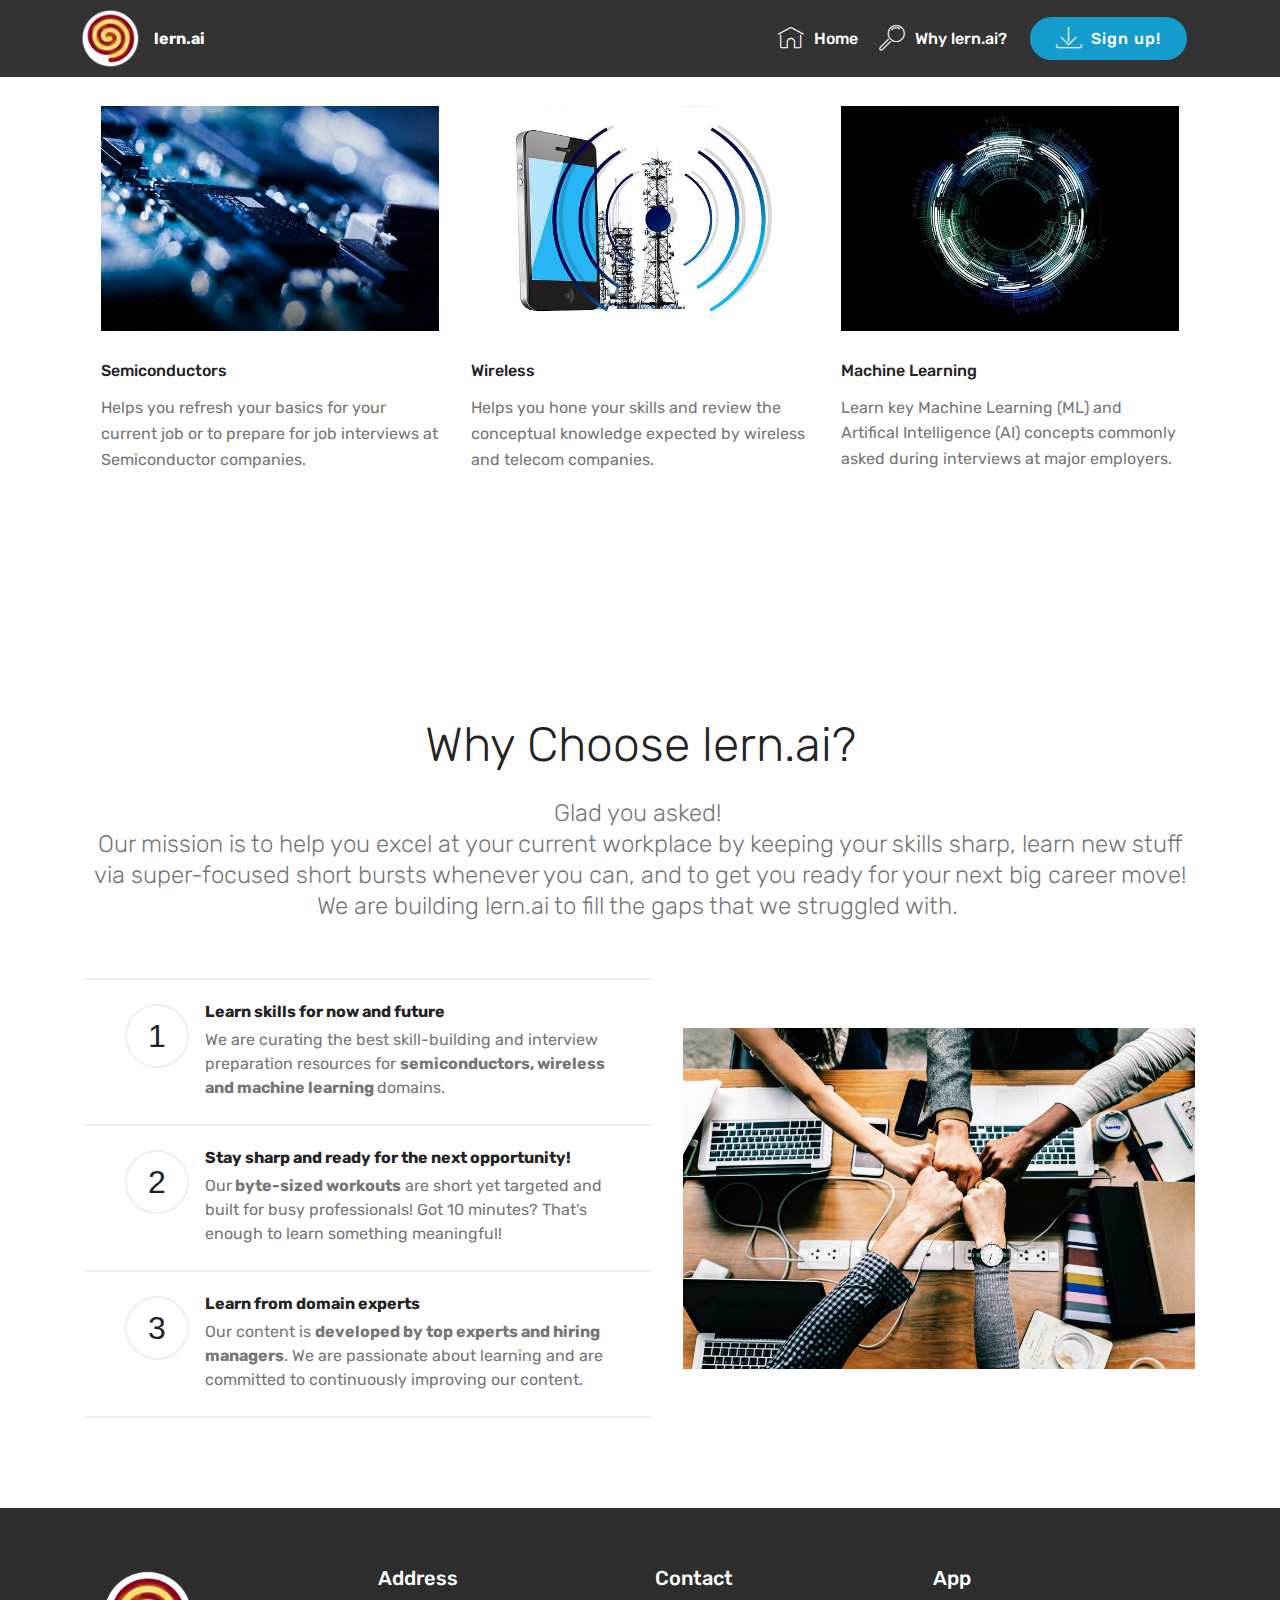
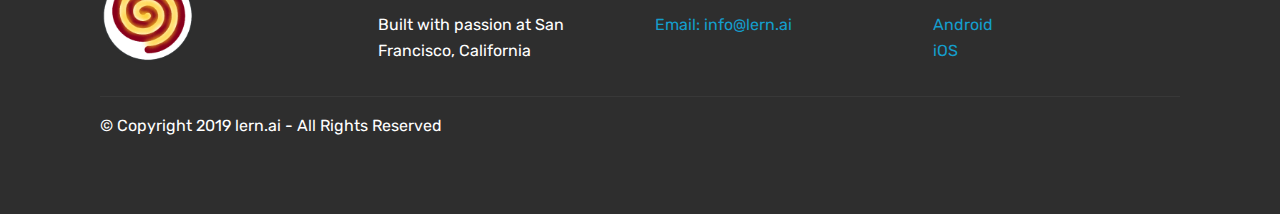
==== commit fd8aba8b: "create github pages" ====
--- a/about.html
+++ b/about.html
@@ -64,7 +64,7 @@
     </nav>
 </section>
 
-<section class="engine"><a href="https://mobirise.info/y">html website templates</a></section><section class="features2 cid-rBP2uDcDxu" id="features2-j">
+<section class="engine"><a href="https://mobirise.info/u">bootstrap responsive templates</a></section><section class="features2 cid-rBP2uDcDxu" id="features2-j">
 
     
 
@@ -181,7 +181,7 @@
     </div>
 </section>
 
-<section class="cid-rCinG95fRu" id="footer1-n">
+<section class="cid-rCiNFUU3Nj" id="footer1-t">
 
     
 
@@ -192,7 +192,7 @@
             <div class="col-12 col-md-3">
                 <div class="media-wrap">
                     <a href="index.html">
-                        <img src="assets/images/lern.ai-194x280.png" alt="lern.ai" title="lern.ai">
+                        <img src="assets/images/lern.ai.2-134x134.png" alt="" title="">
                     </a>
                 </div>
             </div>
--- a/assets/mobirise/css/mbr-additional.css
+++ b/assets/mobirise/css/mbr-additional.css
@@ -2344,43 +2344,43 @@
   -webkit-flex-direction: row-reverse;
   flex-direction: row-reverse;
 }
-.cid-rCinG95fRu {
+.cid-rCiNFUU3Nj {
   padding-top: 60px;
   padding-bottom: 60px;
   background-color: #2e2e2e;
 }
 @media (max-width: 767px) {
-  .cid-rCinG95fRu .content {
+  .cid-rCiNFUU3Nj .content {
     text-align: center;
   }
-  .cid-rCinG95fRu .content > div:not(:last-child) {
+  .cid-rCiNFUU3Nj .content > div:not(:last-child) {
     margin-bottom: 2rem;
   }
 }
 @media (max-width: 767px) {
-  .cid-rCinG95fRu .media-wrap {
+  .cid-rCiNFUU3Nj .media-wrap {
     margin-bottom: 1rem;
   }
 }
-.cid-rCinG95fRu .media-wrap .mbr-iconfont-logo {
+.cid-rCiNFUU3Nj .media-wrap .mbr-iconfont-logo {
   font-size: 7.5rem;
   color: #f36;
 }
-.cid-rCinG95fRu .media-wrap img {
+.cid-rCiNFUU3Nj .media-wrap img {
   height: 6rem;
 }
 @media (max-width: 767px) {
-  .cid-rCinG95fRu .footer-lower .copyright {
+  .cid-rCiNFUU3Nj .footer-lower .copyright {
     margin-bottom: 1rem;
     text-align: center;
   }
 }
-.cid-rCinG95fRu .footer-lower hr {
+.cid-rCiNFUU3Nj .footer-lower hr {
   margin: 1rem 0;
   border-color: #fff;
   opacity: .05;
 }
-.cid-rCinG95fRu .footer-lower .social-list {
+.cid-rCiNFUU3Nj .footer-lower .social-list {
   padding-left: 0;
   margin-bottom: 0;
   list-style: none;
@@ -2389,24 +2389,24 @@
   justify-content: flex-end;
   -webkit-justify-content: flex-end;
 }
-.cid-rCinG95fRu .footer-lower .social-list .mbr-iconfont-social {
+.cid-rCiNFUU3Nj .footer-lower .social-list .mbr-iconfont-social {
   font-size: 1.3rem;
   color: #fff;
 }
-.cid-rCinG95fRu .footer-lower .social-list .soc-item {
+.cid-rCiNFUU3Nj .footer-lower .social-list .soc-item {
   margin: 0 .5rem;
 }
-.cid-rCinG95fRu .footer-lower .social-list a {
+.cid-rCiNFUU3Nj .footer-lower .social-list a {
   margin: 0;
   opacity: .5;
   -webkit-transition: .2s linear;
   transition: .2s linear;
 }
-.cid-rCinG95fRu .footer-lower .social-list a:hover {
+.cid-rCiNFUU3Nj .footer-lower .social-list a:hover {
   opacity: 1;
 }
 @media (max-width: 767px) {
-  .cid-rCinG95fRu .footer-lower .social-list {
+  .cid-rCiNFUU3Nj .footer-lower .social-list {
     justify-content: center;
     -webkit-justify-content: center;
   }
@@ -2813,43 +2813,43 @@
 .cid-qTkzRZLJNu .dropdown-item:hover {
   color: #c1c1c1 !important;
 }
-.cid-rCiokzsb68 {
+.cid-rCiNJhjF5T {
   padding-top: 60px;
   padding-bottom: 60px;
   background-color: #2e2e2e;
 }
 @media (max-width: 767px) {
-  .cid-rCiokzsb68 .content {
+  .cid-rCiNJhjF5T .content {
     text-align: center;
   }
-  .cid-rCiokzsb68 .content > div:not(:last-child) {
+  .cid-rCiNJhjF5T .content > div:not(:last-child) {
     margin-bottom: 2rem;
   }
 }
 @media (max-width: 767px) {
-  .cid-rCiokzsb68 .media-wrap {
+  .cid-rCiNJhjF5T .media-wrap {
     margin-bottom: 1rem;
   }
 }
-.cid-rCiokzsb68 .media-wrap .mbr-iconfont-logo {
+.cid-rCiNJhjF5T .media-wrap .mbr-iconfont-logo {
   font-size: 7.5rem;
   color: #f36;
 }
-.cid-rCiokzsb68 .media-wrap img {
+.cid-rCiNJhjF5T .media-wrap img {
   height: 6rem;
 }
 @media (max-width: 767px) {
-  .cid-rCiokzsb68 .footer-lower .copyright {
+  .cid-rCiNJhjF5T .footer-lower .copyright {
     margin-bottom: 1rem;
     text-align: center;
   }
 }
-.cid-rCiokzsb68 .footer-lower hr {
+.cid-rCiNJhjF5T .footer-lower hr {
   margin: 1rem 0;
   border-color: #fff;
   opacity: .05;
 }
-.cid-rCiokzsb68 .footer-lower .social-list {
+.cid-rCiNJhjF5T .footer-lower .social-list {
   padding-left: 0;
   margin-bottom: 0;
   list-style: none;
@@ -2858,24 +2858,24 @@
   justify-content: flex-end;
   -webkit-justify-content: flex-end;
 }
-.cid-rCiokzsb68 .footer-lower .social-list .mbr-iconfont-social {
+.cid-rCiNJhjF5T .footer-lower .social-list .mbr-iconfont-social {
   font-size: 1.3rem;
   color: #fff;
 }
-.cid-rCiokzsb68 .footer-lower .social-list .soc-item {
+.cid-rCiNJhjF5T .footer-lower .social-list .soc-item {
   margin: 0 .5rem;
 }
-.cid-rCiokzsb68 .footer-lower .social-list a {
+.cid-rCiNJhjF5T .footer-lower .social-list a {
   margin: 0;
   opacity: .5;
   -webkit-transition: .2s linear;
   transition: .2s linear;
 }
-.cid-rCiokzsb68 .footer-lower .social-list a:hover {
+.cid-rCiNJhjF5T .footer-lower .social-list a:hover {
   opacity: 1;
 }
 @media (max-width: 767px) {
-  .cid-rCiokzsb68 .footer-lower .social-list {
+  .cid-rCiNJhjF5T .footer-lower .social-list {
     justify-content: center;
     -webkit-justify-content: center;
   }
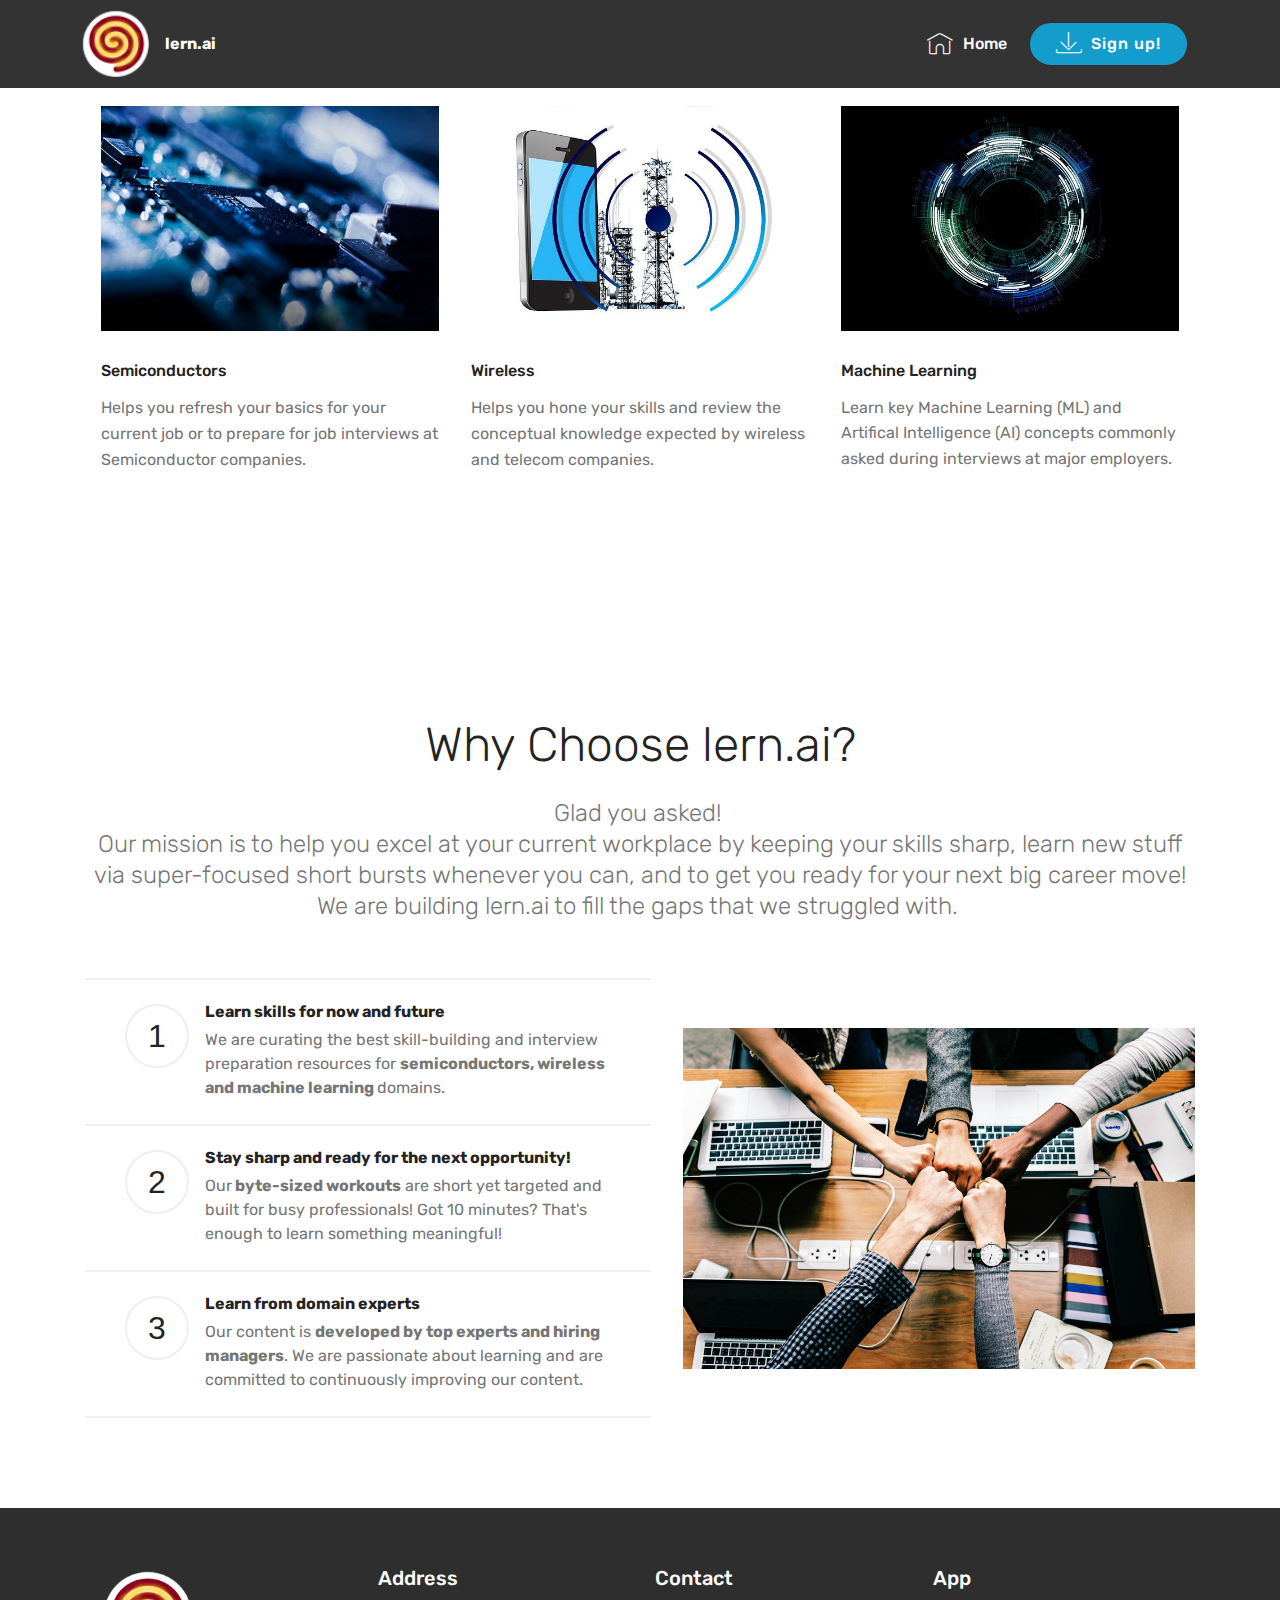
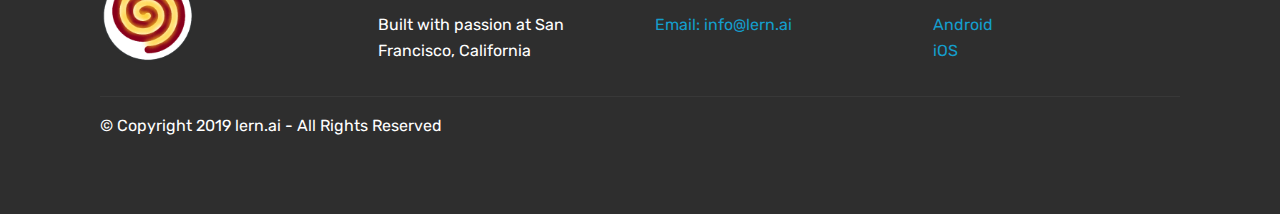
==== commit d66faaf4: "create github pages" ====
--- a/about.html
+++ b/about.html
@@ -41,7 +41,7 @@
             <div class="navbar-brand">
                 <span class="navbar-logo">
                     <a href="index.html">
-                         <img src="assets/images/lern.ai.2-66x66.png" alt="lern.ai" title="lern.ai" style="height: 3.8rem;">
+                         <img src="assets/images/lern.ai.2-66x66.png" alt="lern.ai" title="lern.ai" style="height: 4.5rem;">
                     </a>
                 </span>
                 <span class="navbar-caption-wrap"><a class="navbar-caption text-white display-4" href="index.html">lern.ai</a></span>
@@ -51,11 +51,6 @@
             <ul class="navbar-nav nav-dropdown" data-app-modern-menu="true"><li class="nav-item">
                     <a class="nav-link link text-white display-4" href="index.html">
                         <span class="mbri-home mbr-iconfont mbr-iconfont-btn"></span>Home</a>
-                </li>
-                <li class="nav-item">
-                    <a class="nav-link link text-white display-4" href="about.html#features2-j">
-                        <span class="mbri-search mbr-iconfont mbr-iconfont-btn"></span>
-                        Why lern.ai?</a>
                 </li></ul>
             <div class="navbar-buttons mbr-section-btn"><a class="btn btn-sm btn-primary display-4" href="signup.html#form1-k">
                     <span class="mbri-save mbr-iconfont mbr-iconfont-btn "></span>Sign up!
@@ -64,7 +59,7 @@
     </nav>
 </section>
 
-<section class="engine"><a href="https://mobirise.info/u">bootstrap responsive templates</a></section><section class="features2 cid-rBP2uDcDxu" id="features2-j">
+<section class="engine"><a href="https://mobirise.info/q">free responsive site templates</a></section><section class="features2 cid-rBP2uDcDxu" id="features2-j">
 
     
 
@@ -128,7 +123,7 @@
         <div class="media-container-row">
             <div class="media-block m-auto" style="width: 49%;">
                 <div class="mbr-figure">
-                    <img src="assets/images/background6.jpg">
+                    <img src="assets/images/background60.jpg">
                 </div>
             </div>
             <div class="cards-block">
--- a/assets/mobirise/css/mbr-additional.css
+++ b/assets/mobirise/css/mbr-additional.css
@@ -1795,10 +1795,108 @@
   color: #c1c1c1 !important;
 }
 .cid-qTkA127IK8 {
+  padding-top: 90px;
+  padding-bottom: 120px;
   background-image: url("../../../assets/images/mbr-1920x1355.jpg");
 }
 .cid-qTkA127IK8 H1 {
   text-align: center;
+}
+.cid-rCiU9l6agM {
+  padding-top: 105px;
+  padding-bottom: 90px;
+  background-color: #ffffff;
+}
+.cid-rCiU9l6agM h4 {
+  font-weight: 500;
+  margin-bottom: 0;
+  text-align: left;
+}
+.cid-rCiU9l6agM p {
+  color: #767676;
+  text-align: left;
+}
+.cid-rCiU9l6agM .card-box {
+  padding-top: 2rem;
+}
+.cid-rCiU9l6agM .card-wrapper {
+  height: 100%;
+}
+.cid-rCiUaCZsBC {
+  padding-top: 75px;
+  padding-bottom: 90px;
+  background-color: #ffffff;
+}
+.cid-rCiUaCZsBC .mbr-section-subtitle {
+  color: #767676;
+  font-weight: 300;
+}
+.cid-rCiUaCZsBC .mbr-content-text {
+  color: #767676;
+  margin-bottom: 0;
+}
+.cid-rCiUaCZsBC .card {
+  word-wrap: break-word;
+  flex-shrink: 0;
+  -webkit-flex-shrink: 0;
+}
+.cid-rCiUaCZsBC .img-text {
+  width: 64px;
+  height: 64px;
+  font-size: 32px;
+  border: 2px solid #efefef;
+  border-radius: 50%;
+}
+@media (max-width: 991px) {
+  .cid-rCiUaCZsBC .img-text {
+    width: 48px;
+    height: 48px;
+    font-size: 24px;
+  }
+}
+@media (min-width: 992px) {
+  .cid-rCiUaCZsBC .cards-block {
+    border-top: 2px solid #efefef;
+  }
+}
+.cid-rCiUaCZsBC .cards-block .card {
+  border-bottom: 2px solid #efefef;
+  border-radius: 0;
+}
+.cid-rCiUaCZsBC .cards-container {
+  display: flex;
+  -webkit-flex-direction: row;
+  flex-direction: row;
+  -webkit-flex-wrap: wrap;
+  flex-wrap: wrap;
+  -webkit-justify-content: center;
+  justify-content: center;
+  word-break: break-word;
+}
+.cid-rCiUaCZsBC .media-block {
+  flex-shrink: 0;
+  -webkit-flex-shrink: 0;
+}
+@media (min-width: 992px) {
+  .cid-rCiUaCZsBC .media-block {
+    padding-left: 2rem;
+  }
+}
+.cid-rCiUaCZsBC .cards-block {
+  flex-basis: 100%;
+  -webkit-flex-basis: 100%;
+}
+@media (max-width: 991px) {
+  .cid-rCiUaCZsBC .media-block {
+    flex-basis: 100%;
+    -webkit-flex-basis: 100%;
+    padding-left: 0;
+    padding-bottom: 2rem;
+  }
+}
+.cid-rCiUaCZsBC .media-container-row {
+  -webkit-flex-direction: row-reverse;
+  flex-direction: row-reverse;
 }
 .cid-qTkAaeaxX5 {
   padding-top: 60px;
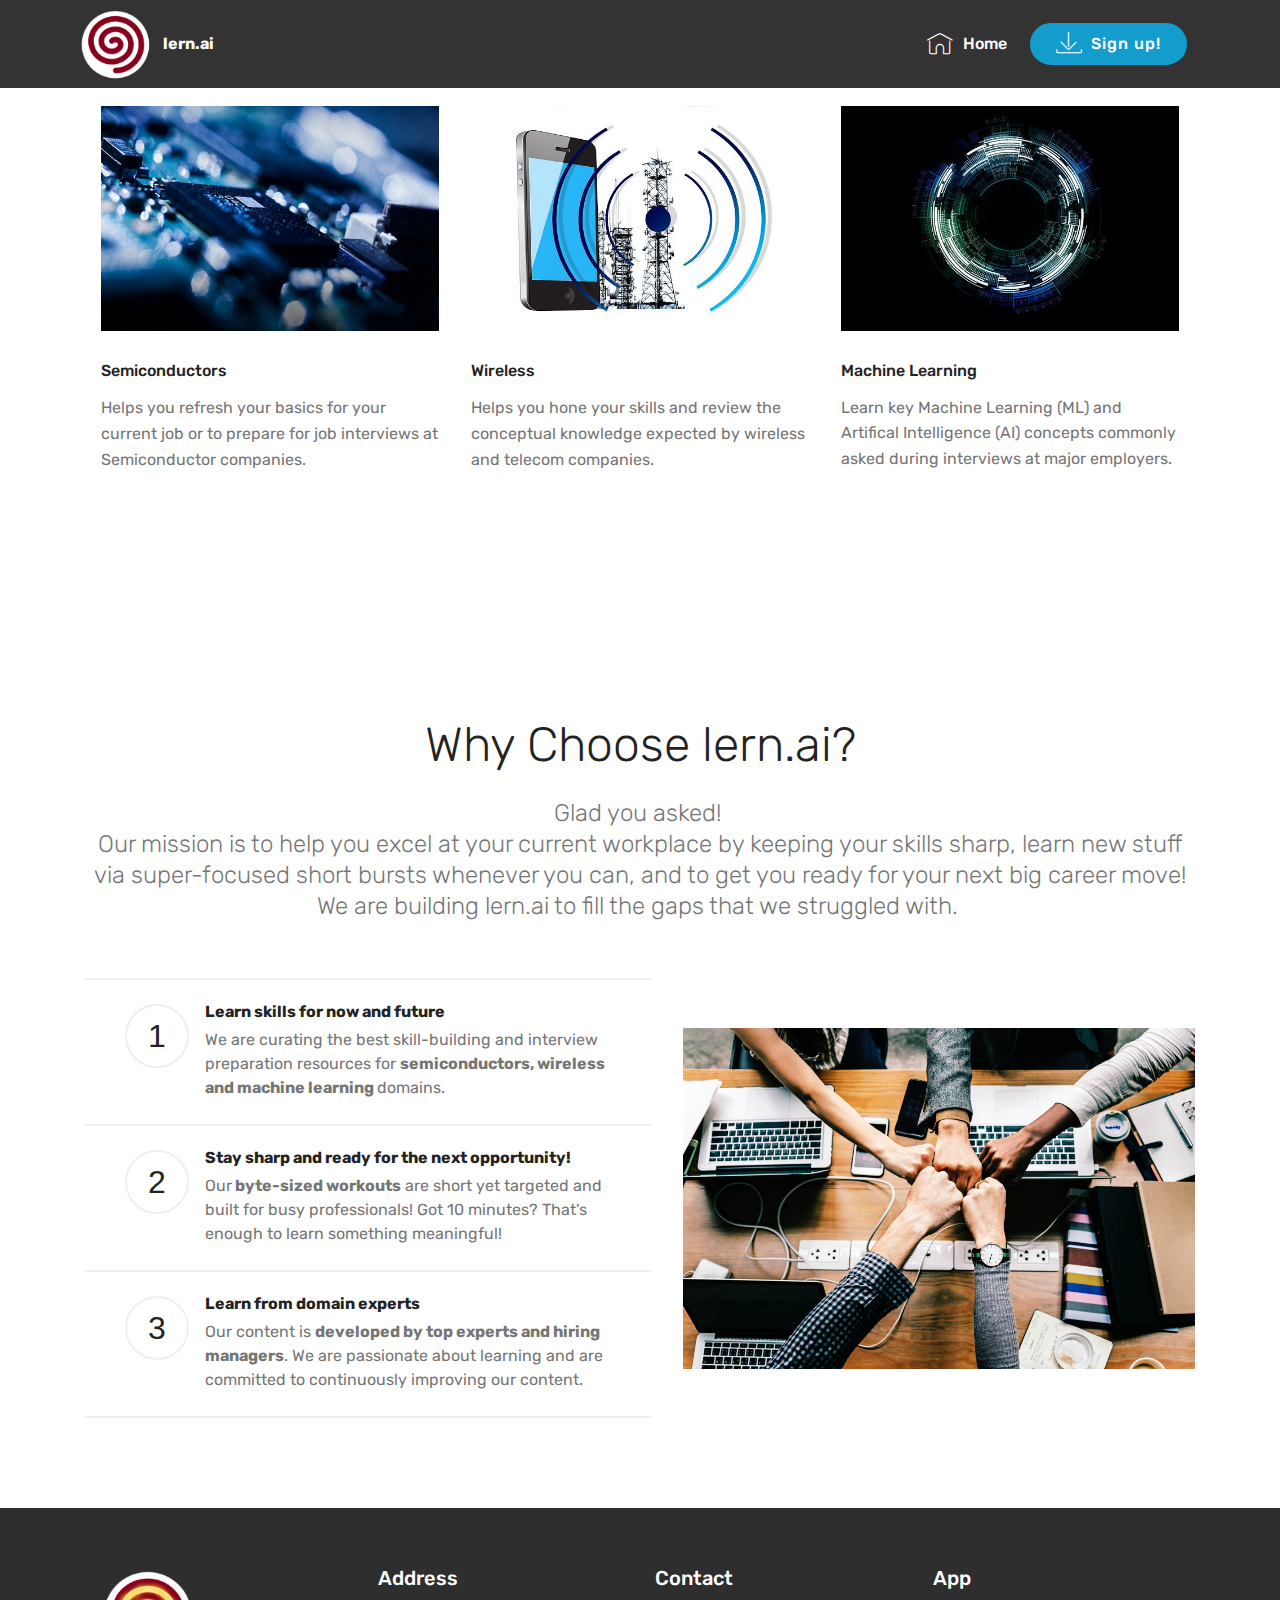
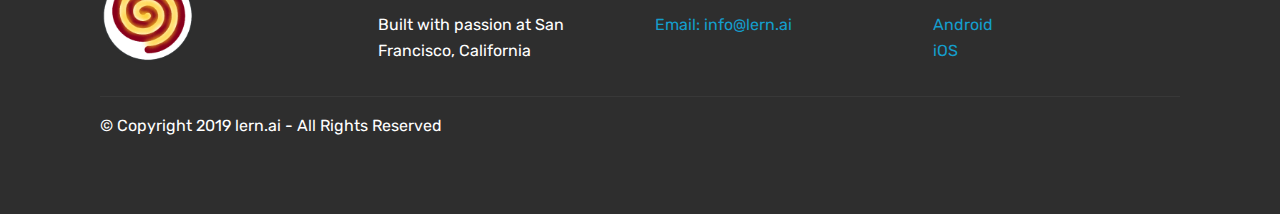
==== commit 88372deb: "create github pages" ====
--- a/about.html
+++ b/about.html
@@ -6,7 +6,7 @@
   <meta http-equiv="X-UA-Compatible" content="IE=edge">
   <meta name="generator" content="Mobirise v4.10.8, mobirise.com">
   <meta name="viewport" content="width=device-width, initial-scale=1, minimum-scale=1">
-  <link rel="shortcut icon" href="assets/images/lern.ai.2-66x66.png" type="image/x-icon">
+  <link rel="shortcut icon" href="assets/images/lern.ai.3-96x98.png" type="image/x-icon">
   <meta name="description" content="Learn more about lern.ai's mission">
   
   <title>About lern.ai</title>
@@ -41,7 +41,7 @@
             <div class="navbar-brand">
                 <span class="navbar-logo">
                     <a href="index.html">
-                         <img src="assets/images/lern.ai.2-66x66.png" alt="lern.ai" title="lern.ai" style="height: 4.5rem;">
+                         <img src="assets/images/lern.ai.3-96x98.png" alt="lern.ai" title="lern.ai" style="height: 4.5rem;">
                     </a>
                 </span>
                 <span class="navbar-caption-wrap"><a class="navbar-caption text-white display-4" href="index.html">lern.ai</a></span>
@@ -59,7 +59,7 @@
     </nav>
 </section>
 
-<section class="engine"><a href="https://mobirise.info/q">free responsive site templates</a></section><section class="features2 cid-rBP2uDcDxu" id="features2-j">
+<section class="engine"><a href="https://mobirise.info/m">free website design templates</a></section><section class="features2 cid-rBP2uDcDxu" id="features2-j">
 
     
 
@@ -123,7 +123,7 @@
         <div class="media-container-row">
             <div class="media-block m-auto" style="width: 49%;">
                 <div class="mbr-figure">
-                    <img src="assets/images/background60.jpg">
+                    <img src="assets/images/background63.jpg">
                 </div>
             </div>
             <div class="cards-block">
--- a/assets/mobirise/css/mbr-additional.css
+++ b/assets/mobirise/css/mbr-additional.css
@@ -1795,7 +1795,7 @@
   color: #c1c1c1 !important;
 }
 .cid-qTkA127IK8 {
-  padding-top: 90px;
+  padding-top: 105px;
   padding-bottom: 120px;
   background-image: url("../../../assets/images/mbr-1920x1355.jpg");
 }
@@ -1803,8 +1803,8 @@
   text-align: center;
 }
 .cid-rCiU9l6agM {
-  padding-top: 105px;
-  padding-bottom: 90px;
+  padding-top: 120px;
+  padding-bottom: 105px;
   background-color: #ffffff;
 }
 .cid-rCiU9l6agM h4 {
@@ -1844,7 +1844,7 @@
   width: 64px;
   height: 64px;
   font-size: 32px;
-  border: 2px solid #efefef;
+  border: 2px solid #ffffff;
   border-radius: 50%;
 }
 @media (max-width: 991px) {
@@ -1856,11 +1856,11 @@
 }
 @media (min-width: 992px) {
   .cid-rCiUaCZsBC .cards-block {
-    border-top: 2px solid #efefef;
+    border-top: 2px solid #ffffff;
   }
 }
 .cid-rCiUaCZsBC .cards-block .card {
-  border-bottom: 2px solid #efefef;
+  border-bottom: 2px solid #ffffff;
   border-radius: 0;
 }
 .cid-rCiUaCZsBC .cards-container {
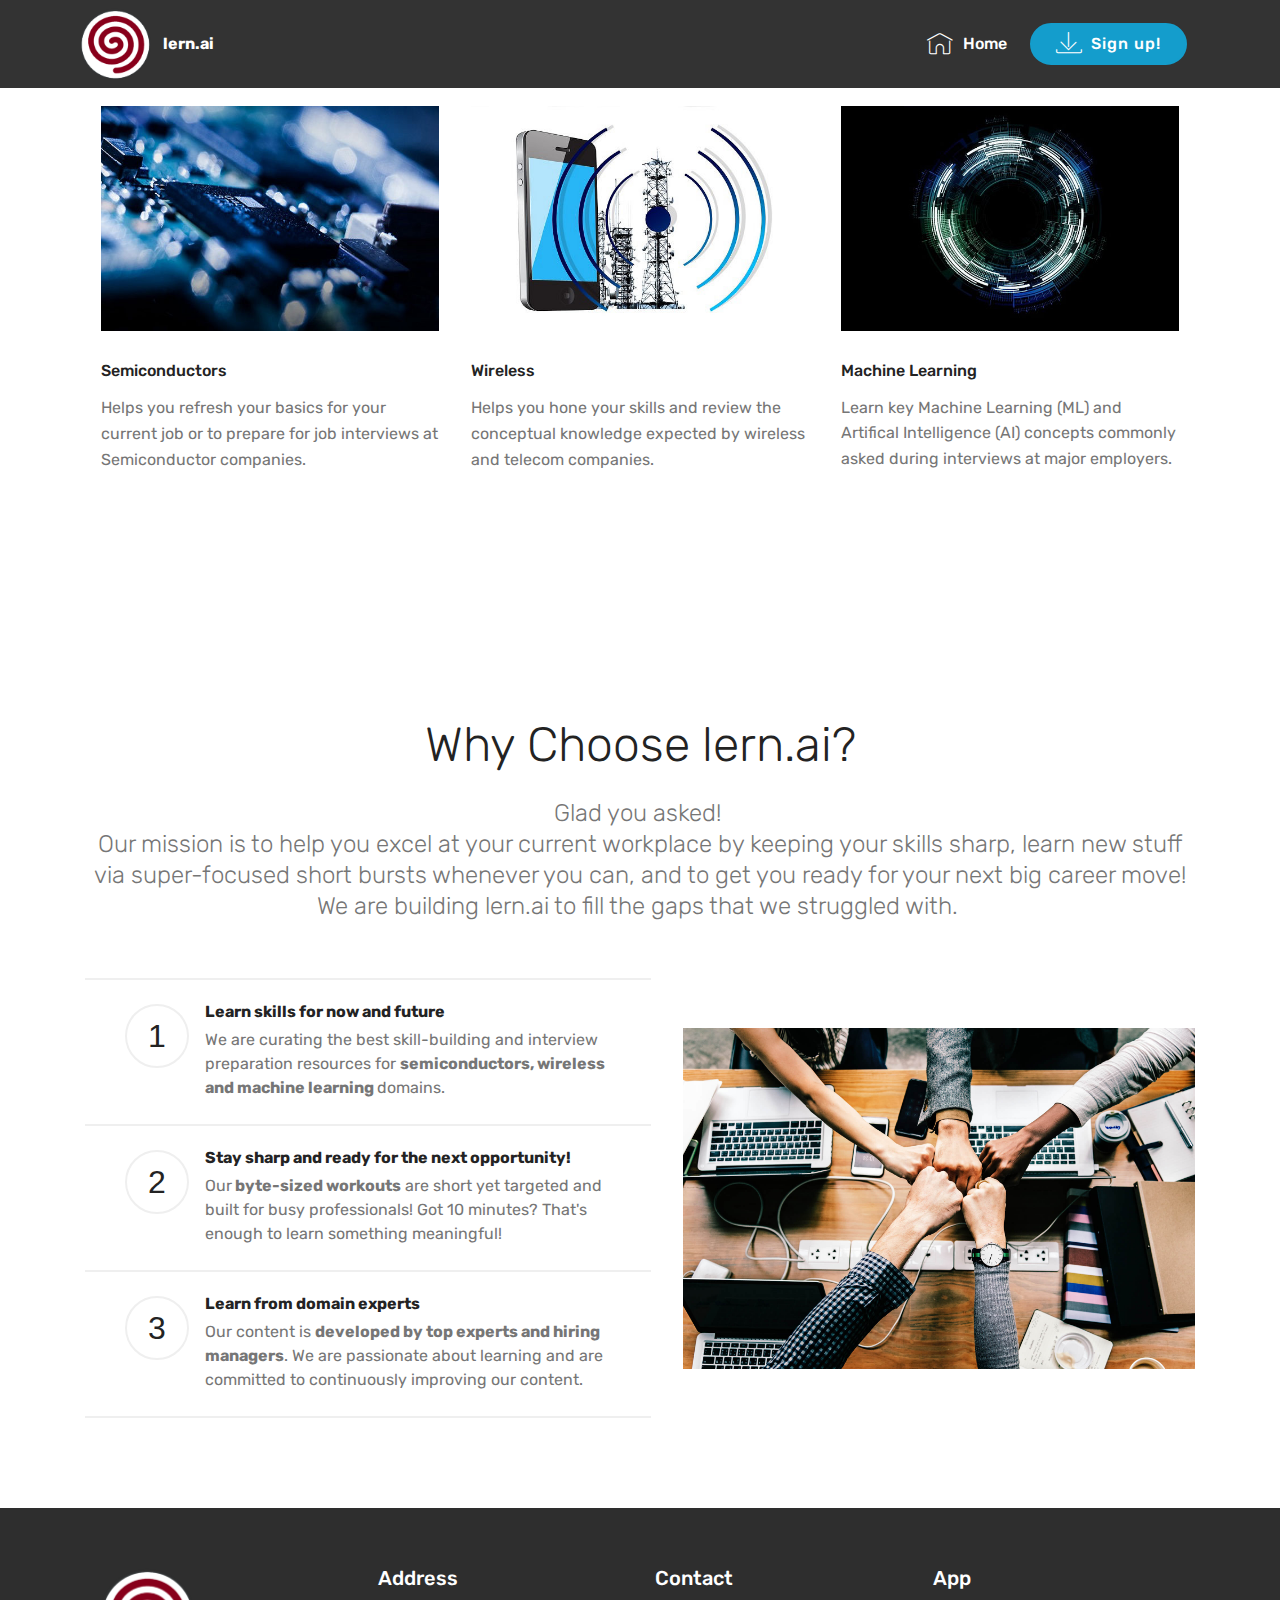
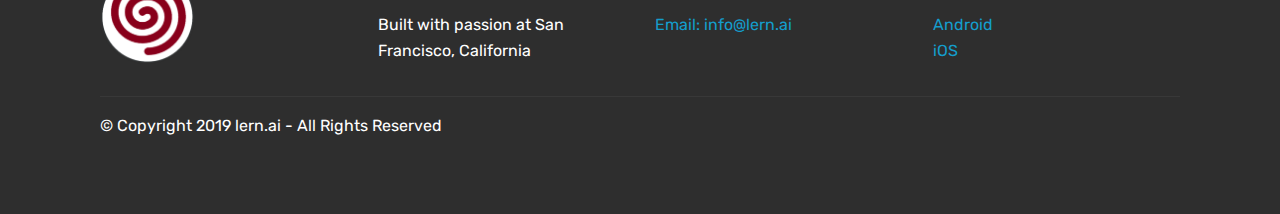
==== commit be47b239: "create github pages" ====
--- a/about.html
+++ b/about.html
@@ -59,7 +59,7 @@
     </nav>
 </section>
 
-<section class="engine"><a href="https://mobirise.info/m">free website design templates</a></section><section class="features2 cid-rBP2uDcDxu" id="features2-j">
+<section class="engine"><a href="https://mobirise.info/k">develop own website</a></section><section class="features2 cid-rBP2uDcDxu" id="features2-j">
 
     
 
@@ -123,7 +123,7 @@
         <div class="media-container-row">
             <div class="media-block m-auto" style="width: 49%;">
                 <div class="mbr-figure">
-                    <img src="assets/images/background63.jpg">
+                    <img src="assets/images/background64.jpg">
                 </div>
             </div>
             <div class="cards-block">
@@ -176,7 +176,7 @@
     </div>
 </section>
 
-<section class="cid-rCiNFUU3Nj" id="footer1-t">
+<section class="cid-rCXj9m4Q8K" id="footer1-y">
 
     
 
@@ -187,7 +187,7 @@
             <div class="col-12 col-md-3">
                 <div class="media-wrap">
                     <a href="index.html">
-                        <img src="assets/images/lern.ai.2-134x134.png" alt="" title="">
+                        <img src="assets/images/lern.ai.3-192x195.png" alt="" title="">
                     </a>
                 </div>
             </div>
--- a/assets/mobirise/css/mbr-additional.css
+++ b/assets/mobirise/css/mbr-additional.css
@@ -1802,6 +1802,29 @@
 .cid-qTkA127IK8 H1 {
   text-align: center;
 }
+.cid-rCXjLkIvOw {
+  padding-top: 30px;
+  padding-bottom: 30px;
+  background-color: #2e2e2e;
+}
+.cid-rCXjLkIvOw .line {
+  background-color: #ffffff;
+  color: #ffffff;
+  align: center;
+  height: 2px;
+  margin: 0 auto;
+}
+.cid-rCXjLkIvOw .section-text {
+  padding: 2rem 0;
+}
+.cid-rCXjLkIvOw .inner-container {
+  margin: 0 auto;
+}
+@media (max-width: 768px) {
+  .cid-rCXjLkIvOw .inner-container {
+    width: 100% !important;
+  }
+}
 .cid-rCiU9l6agM {
   padding-top: 120px;
   padding-bottom: 105px;
@@ -2442,43 +2465,43 @@
   -webkit-flex-direction: row-reverse;
   flex-direction: row-reverse;
 }
-.cid-rCiNFUU3Nj {
+.cid-rCXj9m4Q8K {
   padding-top: 60px;
   padding-bottom: 60px;
   background-color: #2e2e2e;
 }
 @media (max-width: 767px) {
-  .cid-rCiNFUU3Nj .content {
+  .cid-rCXj9m4Q8K .content {
     text-align: center;
   }
-  .cid-rCiNFUU3Nj .content > div:not(:last-child) {
+  .cid-rCXj9m4Q8K .content > div:not(:last-child) {
     margin-bottom: 2rem;
   }
 }
 @media (max-width: 767px) {
-  .cid-rCiNFUU3Nj .media-wrap {
+  .cid-rCXj9m4Q8K .media-wrap {
     margin-bottom: 1rem;
   }
 }
-.cid-rCiNFUU3Nj .media-wrap .mbr-iconfont-logo {
+.cid-rCXj9m4Q8K .media-wrap .mbr-iconfont-logo {
   font-size: 7.5rem;
   color: #f36;
 }
-.cid-rCiNFUU3Nj .media-wrap img {
+.cid-rCXj9m4Q8K .media-wrap img {
   height: 6rem;
 }
 @media (max-width: 767px) {
-  .cid-rCiNFUU3Nj .footer-lower .copyright {
+  .cid-rCXj9m4Q8K .footer-lower .copyright {
     margin-bottom: 1rem;
     text-align: center;
   }
 }
-.cid-rCiNFUU3Nj .footer-lower hr {
+.cid-rCXj9m4Q8K .footer-lower hr {
   margin: 1rem 0;
   border-color: #fff;
   opacity: .05;
 }
-.cid-rCiNFUU3Nj .footer-lower .social-list {
+.cid-rCXj9m4Q8K .footer-lower .social-list {
   padding-left: 0;
   margin-bottom: 0;
   list-style: none;
@@ -2487,24 +2510,24 @@
   justify-content: flex-end;
   -webkit-justify-content: flex-end;
 }
-.cid-rCiNFUU3Nj .footer-lower .social-list .mbr-iconfont-social {
+.cid-rCXj9m4Q8K .footer-lower .social-list .mbr-iconfont-social {
   font-size: 1.3rem;
   color: #fff;
 }
-.cid-rCiNFUU3Nj .footer-lower .social-list .soc-item {
+.cid-rCXj9m4Q8K .footer-lower .social-list .soc-item {
   margin: 0 .5rem;
 }
-.cid-rCiNFUU3Nj .footer-lower .social-list a {
+.cid-rCXj9m4Q8K .footer-lower .social-list a {
   margin: 0;
   opacity: .5;
   -webkit-transition: .2s linear;
   transition: .2s linear;
 }
-.cid-rCiNFUU3Nj .footer-lower .social-list a:hover {
+.cid-rCXj9m4Q8K .footer-lower .social-list a:hover {
   opacity: 1;
 }
 @media (max-width: 767px) {
-  .cid-rCiNFUU3Nj .footer-lower .social-list {
+  .cid-rCXj9m4Q8K .footer-lower .social-list {
     justify-content: center;
     -webkit-justify-content: center;
   }
@@ -2911,43 +2934,43 @@
 .cid-qTkzRZLJNu .dropdown-item:hover {
   color: #c1c1c1 !important;
 }
-.cid-rCiNJhjF5T {
+.cid-rCXjeFuqDc {
   padding-top: 60px;
   padding-bottom: 60px;
   background-color: #2e2e2e;
 }
 @media (max-width: 767px) {
-  .cid-rCiNJhjF5T .content {
+  .cid-rCXjeFuqDc .content {
     text-align: center;
   }
-  .cid-rCiNJhjF5T .content > div:not(:last-child) {
+  .cid-rCXjeFuqDc .content > div:not(:last-child) {
     margin-bottom: 2rem;
   }
 }
 @media (max-width: 767px) {
-  .cid-rCiNJhjF5T .media-wrap {
+  .cid-rCXjeFuqDc .media-wrap {
     margin-bottom: 1rem;
   }
 }
-.cid-rCiNJhjF5T .media-wrap .mbr-iconfont-logo {
+.cid-rCXjeFuqDc .media-wrap .mbr-iconfont-logo {
   font-size: 7.5rem;
   color: #f36;
 }
-.cid-rCiNJhjF5T .media-wrap img {
+.cid-rCXjeFuqDc .media-wrap img {
   height: 6rem;
 }
 @media (max-width: 767px) {
-  .cid-rCiNJhjF5T .footer-lower .copyright {
+  .cid-rCXjeFuqDc .footer-lower .copyright {
     margin-bottom: 1rem;
     text-align: center;
   }
 }
-.cid-rCiNJhjF5T .footer-lower hr {
+.cid-rCXjeFuqDc .footer-lower hr {
   margin: 1rem 0;
   border-color: #fff;
   opacity: .05;
 }
-.cid-rCiNJhjF5T .footer-lower .social-list {
+.cid-rCXjeFuqDc .footer-lower .social-list {
   padding-left: 0;
   margin-bottom: 0;
   list-style: none;
@@ -2956,24 +2979,24 @@
   justify-content: flex-end;
   -webkit-justify-content: flex-end;
 }
-.cid-rCiNJhjF5T .footer-lower .social-list .mbr-iconfont-social {
+.cid-rCXjeFuqDc .footer-lower .social-list .mbr-iconfont-social {
   font-size: 1.3rem;
   color: #fff;
 }
-.cid-rCiNJhjF5T .footer-lower .social-list .soc-item {
+.cid-rCXjeFuqDc .footer-lower .social-list .soc-item {
   margin: 0 .5rem;
 }
-.cid-rCiNJhjF5T .footer-lower .social-list a {
+.cid-rCXjeFuqDc .footer-lower .social-list a {
   margin: 0;
   opacity: .5;
   -webkit-transition: .2s linear;
   transition: .2s linear;
 }
-.cid-rCiNJhjF5T .footer-lower .social-list a:hover {
+.cid-rCXjeFuqDc .footer-lower .social-list a:hover {
   opacity: 1;
 }
 @media (max-width: 767px) {
-  .cid-rCiNJhjF5T .footer-lower .social-list {
+  .cid-rCXjeFuqDc .footer-lower .social-list {
     justify-content: center;
     -webkit-justify-content: center;
   }
